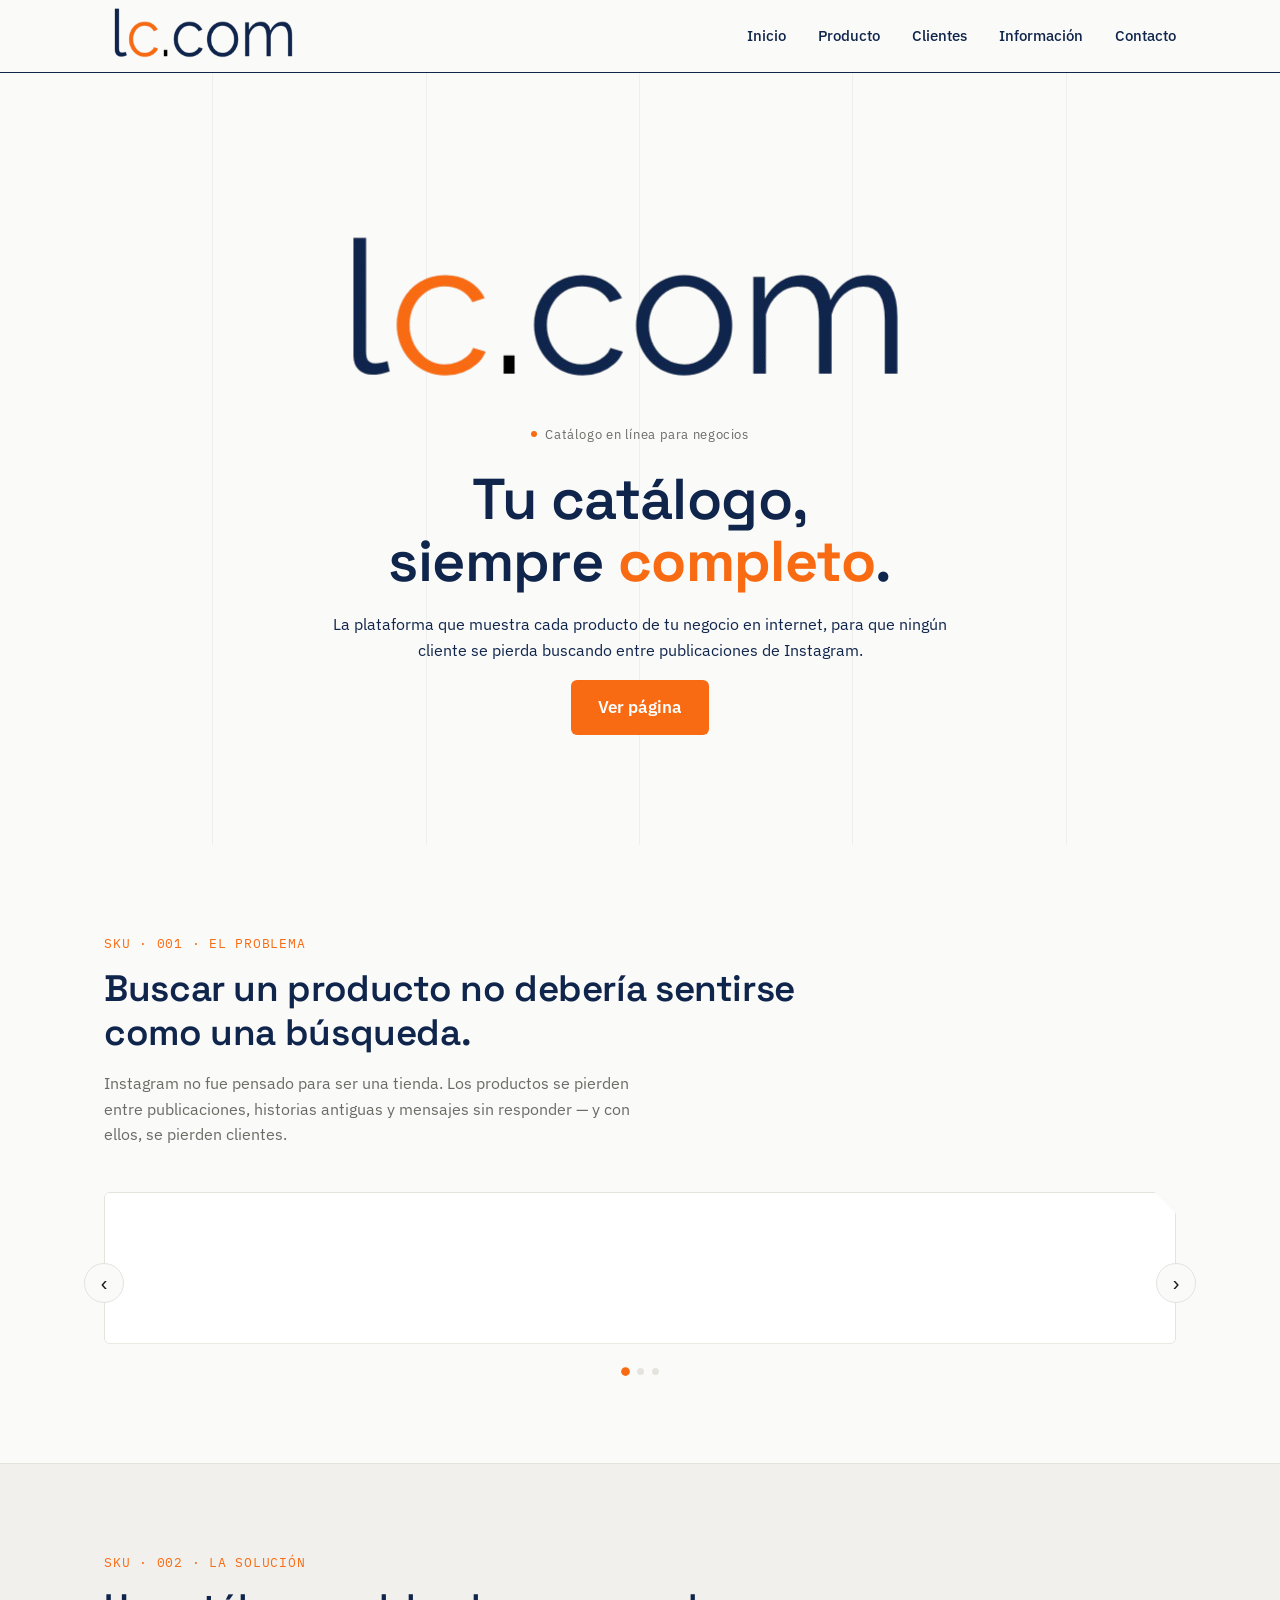
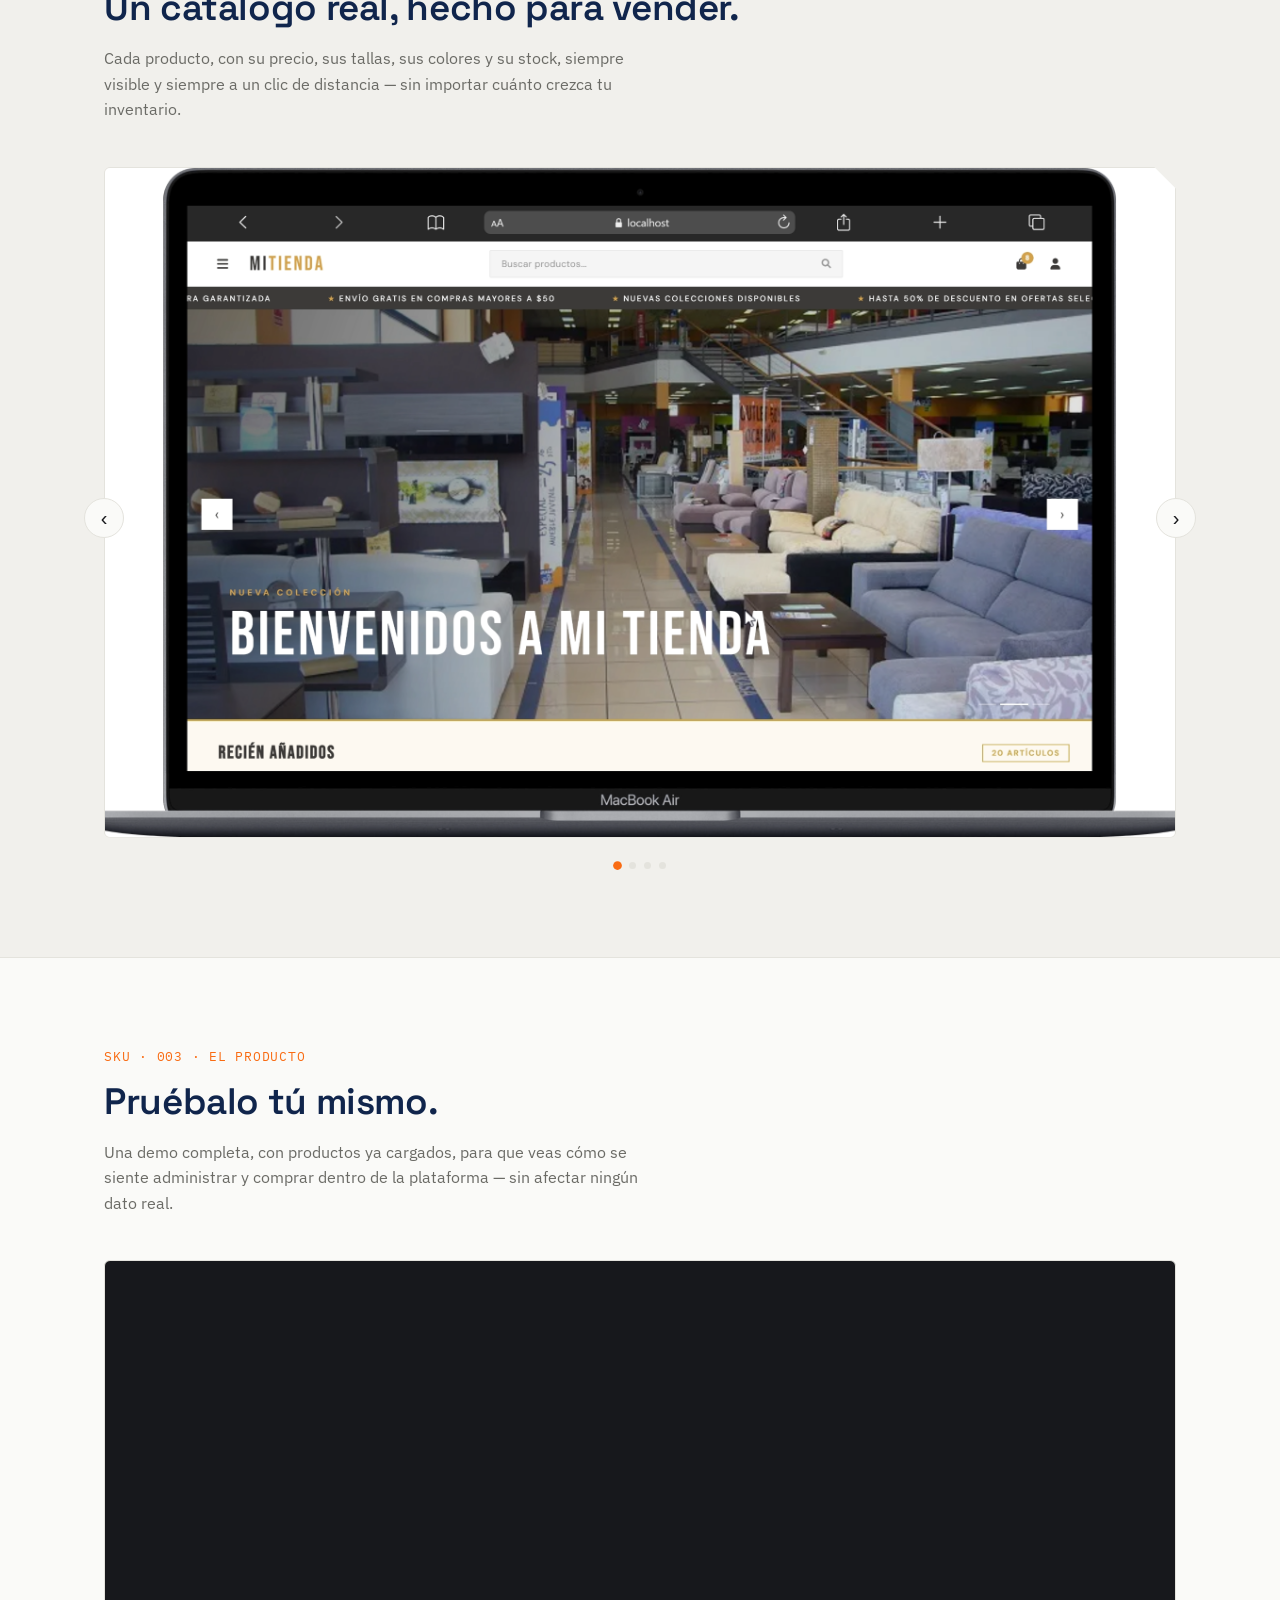
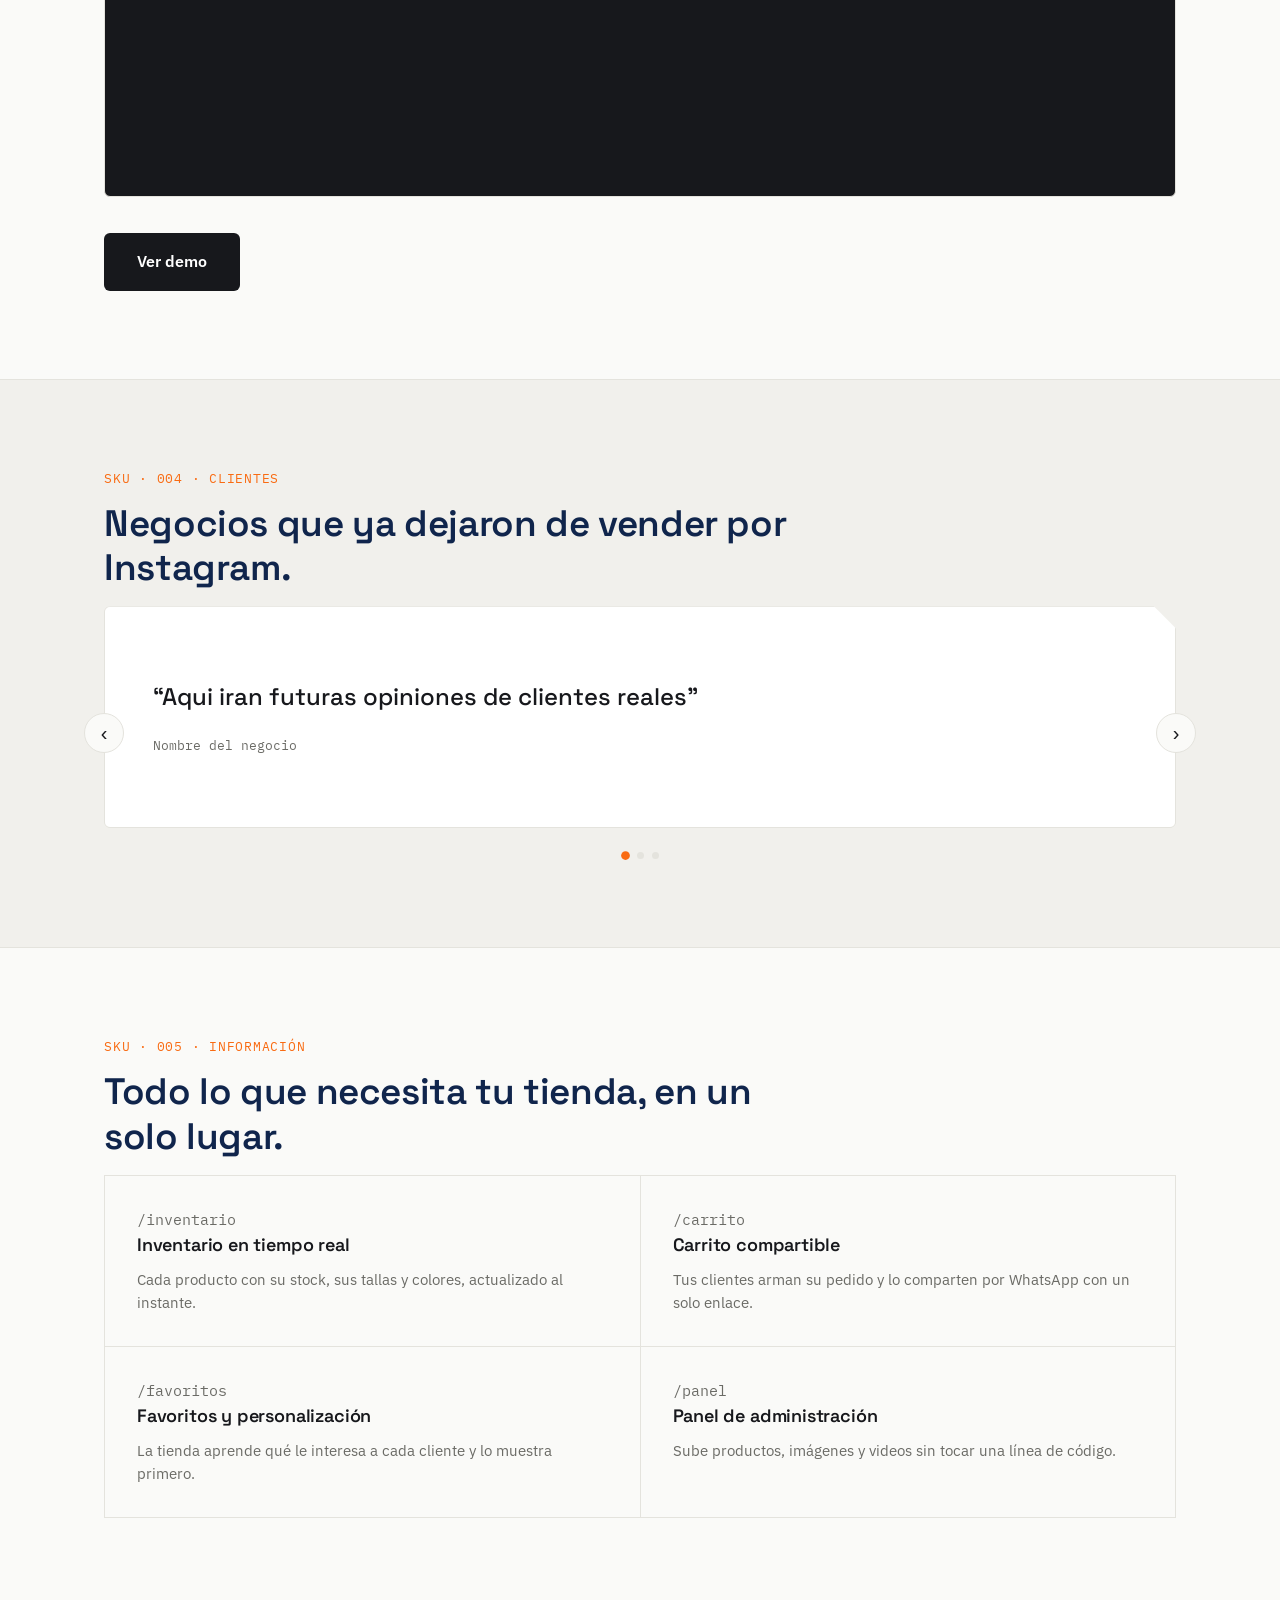
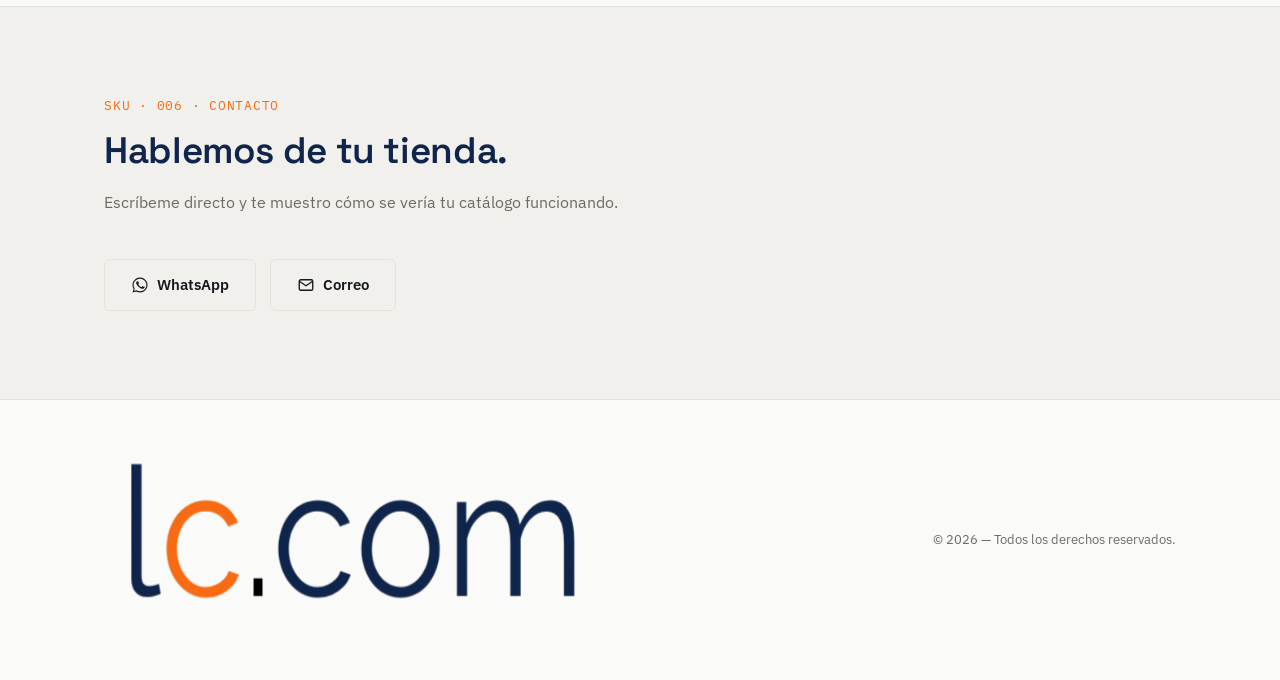
==== index.html @ d0e78980 "Primera versión del sitio web" ====
<!DOCTYPE html>
<html lang="es">

<head>
    <meta charset="UTF-8">
    <meta name="viewport" content="width=device-width, initial-scale=1.0">
    <title>Catálogo — Tu tienda, siempre completa</title>
    <meta name="description" content="La plataforma que muestra cada producto de tu negocio, sin que se pierda ninguno en el feed.">

    <link rel="preconnect" href="https://fonts.googleapis.com">
    <link rel="preconnect" href="https://fonts.gstatic.com" crossorigin>
    <link href="https://fonts.googleapis.com/css2?family=Space+Grotesk:wght@400;500;600;700&family=IBM+Plex+Sans:wght@400;500;600&family=IBM+Plex+Mono:wght@500&display=swap" rel="stylesheet">

    <!-- LÍNEA CORREGIDA (Suponiendo que tu logo se llama logo2.png y está en la misma carpeta) -->
    <link rel="icon" type="image/png" href="img/logopg.jpeg">

    <link rel="stylesheet" href="style.css">
</head>

<body>

    <!-- ============ HEADER ============ -->
    <header class="site-header" id="header">
        <div class="header-inner">

            <a href="#inicio" class="brand">
                <img src="img/logo3.png" alt="Logo" class="brand-logo">
            </a>

            <nav class="nav-desktop" aria-label="Navegación principal">
                <a href="#inicio">Inicio</a>
                <a href="#producto">Producto</a>
                <a href="#clientes">Clientes</a>
                <a href="#informacion">Información</a>
                <a href="#contacto">Contacto</a>
            </nav>




        </div>

        <!-- ============ MENÚ MÓVIL ============ -->
        <nav class="nav-mobile" id="navMobile" aria-label="Navegación móvil">
            <a href="#inicio">Inicio</a>
            <a href="#producto">Producto</a>
            <a href="#clientes">Clientes</a>
            <a href="#informacion">Información</a>
            <a href="#contacto">Contacto</a>

            <div class="mode-switch mode-switch--mobile" role="group" aria-label="Modo de vista">
                <button type="button" class="mode-btn is-active" data-mode="cliente">Modo cliente</button>
                <button type="button" class="mode-btn" data-mode="admin">Modo admin</button>
            </div>
        </nav>
    </header>

    <!-- ============ HERO ============ -->
    <section class="hero" id="inicio">
        <div class="hero-inner">
            <img src="img/logo3.png" alt="Logo" class="hero-logo">
            <p class="eyebrow"><span class="eyebrow-dot"></span>Catálogo en línea para negocios</p>
            <h1 class="hero-title">Tu catálogo,<br>siempre <strong>completo</strong>.</h1>
            <p class="hero-subtitle">La plataforma que muestra cada producto de tu negocio en internet, para que ningún cliente se pierda buscando entre publicaciones de Instagram.</p>
            <a href="#producto" class="btn btni btn-primary">Ver página</a>
        </div>
        <div class="hero-grid" aria-hidden="true">
            <div class="hero-cell"></div>
            <div class="hero-cell"></div>
            <div class="hero-cell"></div>
            <div class="hero-cell"></div>
            <div class="hero-cell"></div>
            <div class="hero-cell"></div>
        </div>
    </section>

    <!-- ============ PROBLEMA ============ -->
    <section class="section" id="problema">
        <div class="section-inner">
            <p class="tag">SKU · 001 · EL PROBLEMA</p>
            <h2 class="section-title">Buscar un producto no debería sentirse como una búsqueda.</h2>
            <p class="section-text">Instagram no fue pensado para ser una tienda. Los productos se pierden entre publicaciones, historias antiguas y mensajes sin responder — y con ellos, se pierden clientes.</p>

            <div class="carousel" data-carousel>
                <div class="carousel-viewport">
                    <div class="carousel-track">
                        <div class="carousel-slide">
                            <video autoplay loop muted playsinline>
                                <source src="img/videoprob1.webm" type="video/webm">
                            </video>
                        </div>
                        <div class="carousel-slide">
                            <video autoplay loop muted playsinline>
                                <source src="img/videoprob2.webm" type="video/webm">
                            </video>
                        </div>
                        <div class="carousel-slide">
                            <video autoplay loop muted playsinline>
                                <source src="img/videoprob3.webm" type="video/webm">
                            </video>
                        </div>
                    </div>
                </div>

                <button type="button" class="carousel-arrow carousel-arrow--prev" data-carousel-prev aria-label="Anterior">‹</button>
                <button type="button" class="carousel-arrow carousel-arrow--next" data-carousel-next aria-label="Siguiente">›</button>

                <div class="carousel-dots" data-carousel-dots></div>
            </div>
        </div>
    </section>

    <!-- ============ SOLUCIÓN ============ -->
    <section class="section section--alt" id="solucion">
        <div class="section-inner">
            <p class="tag">SKU · 002 · LA SOLUCIÓN</p>
            <h2 class="section-title">Un catálogo real, hecho para vender.</h2>
            <p class="section-text">Cada producto, con su precio, sus tallas, sus colores y su stock, siempre visible y siempre a un clic de distancia — sin importar cuánto crezca tu inventario.</p>

            <div class="carousel" data-carousel>
                <div class="carousel-viewport">
                    <div class="carousel-track">
                        <div class="carousel-slide">
                            <img src="img/imagendemopc1a.png" alt="Ejemplo de la solución 1">
                        </div>

                        <div class="carousel-slide">
                            <img src="img/imagendemopc2.png" alt="Ejemplo de la solución 3">
                        </div>

                        <div class="carousel-slide">
                            <img src="img/imagendemopc3.png" alt="Ejemplo de la solución 3">
                        </div>

                        <div class="carousel-slide">
                            <img src="img/imagendemopc4.png" alt="Ejemplo de la solución 3">
                        </div>


                    </div>
                </div>

                <button type="button" class="carousel-arrow carousel-arrow--prev" data-carousel-prev aria-label="Anterior">‹</button>
                <button type="button" class="carousel-arrow carousel-arrow--next" data-carousel-next aria-label="Siguiente">›</button>

                <div class="carousel-dots" data-carousel-dots></div>
            </div>
        </div>
    </section>

    <!-- ============ PRODUCTO / DEMO ============ -->
    <section class="section demo" id="producto">
        <div class="section-inner">
            <p class="tag">SKU · 003 · EL PRODUCTO</p>
            <h2 class="section-title">Pruébalo tú mismo.</h2>
            <p class="section-text">Una demo completa, con productos ya cargados, para que veas cómo se siente administrar y comprar dentro de la plataforma — sin afectar ningún dato real.</p>

            <div class="demo-media">
                <video autoplay loop muted playsinline>
        <source src="img/videodemo1.webm" type="video/webm">
      </video>
            </div>

            <a href="indexdemo.html" class="btn btn-primary btn-lg">Ver demo</a>
        </div>
    </section>

    <!-- ============ CLIENTES ============ -->
    <section class="section section--alt" id="clientes">
        <div class="section-inner">
            <p class="tag">SKU · 004 · CLIENTES</p>
            <h2 class="section-title">Negocios que ya dejaron de vender por Instagram.</h2>

            <div class="carousel" data-carousel>
                <div class="carousel-viewport">
                    <div class="carousel-track">
                        <div class="carousel-slide testimonial">
                            <p class="testimonial-quote">“Aqui iran futuras opiniones de clientes reales”</p>
                            <p class="testimonial-name">Nombre del negocio</p>
                        </div>
                        <div class="carousel-slide testimonial">
                            <p class="testimonial-quote">“Aqui iran futuras opiniones de clientes reales”</p>
                            <p class="testimonial-name">Nombre del negocio</p>
                        </div>
                        <div class="carousel-slide testimonial">
                            <p class="testimonial-quote">“Aqui iran futuras opiniones de clientes reales”</p>
                            <p class="testimonial-name">Nombre del negocio</p>
                        </div>
                    </div>
                </div>

                <button type="button" class="carousel-arrow carousel-arrow--prev" data-carousel-prev aria-label="Anterior">‹</button>
                <button type="button" class="carousel-arrow carousel-arrow--next" data-carousel-next aria-label="Siguiente">›</button>

                <div class="carousel-dots" data-carousel-dots></div>
            </div>
        </div>
    </section>

    <!-- ============ INFORMACIÓN ============ -->
    <section class="section" id="informacion">
        <div class="section-inner">
            <p class="tag">SKU · 005 · INFORMACIÓN</p>
            <h2 class="section-title">Todo lo que necesita tu tienda, en un solo lugar.</h2>

            <div class="info-grid">
                <div class="info-card">
                    <p class="info-card-code">/inventario</p>
                    <h3>Inventario en tiempo real</h3>
                    <p>Cada producto con su stock, sus tallas y colores, actualizado al instante.</p>
                </div>
                <div class="info-card">
                    <p class="info-card-code">/carrito</p>
                    <h3>Carrito compartible</h3>
                    <p>Tus clientes arman su pedido y lo comparten por WhatsApp con un solo enlace.</p>
                </div>
                <div class="info-card">
                    <p class="info-card-code">/favoritos</p>
                    <h3>Favoritos y personalización</h3>
                    <p>La tienda aprende qué le interesa a cada cliente y lo muestra primero.</p>
                </div>
                <div class="info-card">
                    <p class="info-card-code">/panel</p>
                    <h3>Panel de administración</h3>
                    <p>Sube productos, imágenes y videos sin tocar una línea de código.</p>
                </div>
            </div>
        </div>
    </section>

    <!-- ============ CONTACTO ============ -->
    <section class="section section--alt contact" id="contacto">
        <div class="section-inner">
            <p class="tag">SKU · 006 · CONTACTO</p>
            <h2 class="section-title">Hablemos de tu tienda.</h2>
            <p class="section-text">Escríbeme directo y te muestro cómo se vería tu catálogo funcionando.</p>

            <div class="contact-buttons">
                <a href="https://wa.me/18493873901" target="_blank" rel="noopener" class="btn btn-outline">
                    <span class="btn-icon" aria-hidden="true">
          <svg viewBox="0 0 24 24" fill="currentColor"><path d="M17.5 14.4c-.3-.1-1.7-.8-1.9-.9-.3-.1-.4-.1-.6.1-.2.3-.7.9-.8 1-.2.2-.3.2-.5.1-.3-.1-1.2-.4-2.3-1.4-.9-.8-1.4-1.7-1.6-2-.2-.3 0-.4.1-.6.1-.1.3-.3.4-.5.1-.1.2-.3.2-.4.1-.2 0-.3 0-.5s-.6-1.5-.9-2c-.2-.5-.4-.4-.6-.4h-.5c-.2 0-.5.1-.7.3-.2.3-.9.9-.9 2.2s1 2.5 1.1 2.7c.1.2 2 3 4.7 4.2.7.3 1.2.5 1.6.6.7.2 1.3.2 1.8.1.5-.1 1.7-.7 1.9-1.3.2-.6.2-1.2.2-1.3-.1-.1-.3-.2-.6-.3z"/><path d="M12 2C6.5 2 2 6.5 2 12c0 1.9.5 3.6 1.4 5.2L2 22l4.9-1.3c1.5.8 3.3 1.3 5.1 1.3 5.5 0 10-4.5 10-10S17.5 2 12 2zm0 18.3c-1.6 0-3.2-.4-4.5-1.2l-.3-.2-3.2.8.9-3.1-.2-.3C3.9 15 3.5 13.5 3.5 12c0-4.7 3.8-8.5 8.5-8.5s8.5 3.8 8.5 8.5-3.8 8.3-8.5 8.3z"/></svg>
        </span> WhatsApp
                </a>
                <a href="mailto:jeurysdurancuentanube@gmail.com" class="btn btn-outline">
                    <span class="btn-icon" aria-hidden="true">
          <svg viewBox="0 0 24 24" fill="none" stroke="currentColor" stroke-width="1.8"><rect x="3" y="5" width="18" height="14" rx="2"/><path d="M3 7l9 6 9-6"/></svg>
        </span> Correo
                </a>
            </div>
        </div>
    </section>

    <!-- ============ FOOTER ============ -->
    <footer class="site-footer">
        <div class="footer-inner">
            <a href="#inicio" class="footer-brand">
                <img src="img/logo3.png" alt="Logo" class="footer-logo">
            </a>

            <p>&copy; <span id="year"></span> — Todos los derechos reservados.</p>
        </div>
    </footer>

    <script src="script.js"></script>
</body>

</html>
---- style.css ----
/* ==========================================================================
   TOKENS
   ========================================================================== */

:root {
    --bg: #FAFAF8;
    --bg-alt: #F1F0EC;
    --ink: #17181C;
    --muted: #6B6B66;
    --line: #E4E3DD;
    --accent: #10254c;
    /* azul del hero — marca, estructura */
    --accent-2: #f96b12;
    /* naranja del hero — estado activo / "estás aquí" */
    --white: #FFFFFF;
    --font-display: 'Space Grotesk', sans-serif;
    --font-body: 'IBM Plex Sans', sans-serif;
    --font-mono: 'IBM Plex Mono', monospace;
    --container: 1120px;
    --radius: 6px;
}

* {
    box-sizing: border-box;
}

html {
    scroll-behavior: smooth;
    scroll-padding-top: 84px;
}

body {
    margin: 0;
    background: var(--bg);
    color: var(--ink);
    font-family: var(--font-body);
    font-size: 16px;
    line-height: 1.6;
    -webkit-font-smoothing: antialiased;
}

img,
video {
    max-width: 100%;
    display: block;
}

h1,
h2,
h3 {
    font-family: var(--font-display);
    font-weight: 600;
    margin: 0;
    letter-spacing: -0.01em;
}

a {
    color: inherit;
    text-decoration: none;
}

@media (prefers-reduced-motion: reduce) {
    * {
        animation-duration: 0.001ms !important;
        transition-duration: 0.001ms !important;
        scroll-behavior: auto !important;
    }
}


/* ==========================================================================
   UTILIDADES
   ========================================================================== */

.section-inner,
.header-inner,
.footer-inner {
    max-width: var(--container);
    margin: 0 auto;
    padding: 0 24px;
}

.tag {
    font-family: var(--font-mono);
    font-size: 12.5px;
    letter-spacing: 0.06em;
    color: var(--accent-2);
    margin: 0 0 14px;
}

.btn {
    display: inline-flex;
    align-items: center;
    gap: 8px;
    padding: 13px 26px;
    border-radius: var(--radius);
    font-family: var(--font-body);
    font-weight: 600;
    font-size: 15px;
    border: 1px solid transparent;
    cursor: pointer;
    transition: transform .15s ease, background .15s ease, border-color .15s ease;
}

.btn:hover {
    transform: translateY(-1px);
}

.btn:focus-visible {
    outline: 2px solid var(--accent);
    outline-offset: 2px;
}

.btn-primary {
    background: var(--ink);
    color: var(--white);
}

.btn-primary:hover {
    background: var(--accent);
}

.btn-outline {
    background: transparent;
    color: var(--ink);
    border-color: var(--line);
}

.btn-outline:hover {
    border-color: var(--ink);
}

.btn-lg {
    padding: 15px 32px;
    font-size: 16px;
    margin-top: 28px;
}

.btn-icon {
    width: 18px;
    height: 18px;
    display: inline-flex;
}

.btn-icon svg {
    width: 100%;
    height: 100%;
}


/* ==========================================================================
   HEADER
   ========================================================================== */

.site-header {
    position: sticky;
    top: 0;
    z-index: 100;
    background: rgba(250, 250, 248, 0.9);
    backdrop-filter: blur(8px);
    border-bottom: 1px solid var(--accent);
}

.header-inner {
    display: flex;
    align-items: center;
    justify-content: space-between;
    height: 72px;
}

.brand-logo {
    height: 72px;
    width: 200px;
    align-self: flex-start;
}

.nav-desktop {
    display: none;
    gap: 32px;
}

.nav-desktop a {
    font-size: 14.5px;
    font-weight: 500;
    color: var(--accent);
    position: relative;
    padding: 4px 0;
    transition: color .15s ease;
}

.nav-desktop a:hover {
    color: var(--accent-2);
}

.nav-desktop a::after {
    content: "";
    position: absolute;
    left: 0;
    bottom: -2px;
    width: 0;
    height: 1px;
    background: var(--accent-2);
    transition: width .2s ease;
}

.nav-desktop a:hover::after {
    width: 100%;
}

.header-actions {
    display: flex;
    align-items: center;
    gap: 16px;
}


/* Selector cliente/admin */

.mode-switch {
    display: none;
    border: 1px solid var(--accent);
    border-radius: 999px;
    padding: 3px;
    gap: 2px;
}

.mode-btn {
    border: none;
    background: transparent;
    font-family: var(--font-mono);
    font-size: 11.5px;
    letter-spacing: 0.03em;
    padding: 6px 14px;
    border-radius: 999px;
    color: var(--accent);
    cursor: pointer;
}

.mode-btn.is-active {
    background: var(--accent-2);
    color: var(--white);
}

.mode-switch--mobile {
    display: flex;
    margin-top: 20px;
    width: fit-content;
}


/* Botón hamburguesa */

.menu-toggle {
    display: flex;
    flex-direction: column;
    justify-content: center;
    gap: 5px;
    width: 32px;
    height: 32px;
    background: none;
    border: none;
    cursor: pointer;
    padding: 0;
}

.menu-toggle span {
    display: block;
    height: 1.5px;
    background: var(--accent);
    transition: transform .25s ease, opacity .25s ease;
}

.menu-toggle[aria-expanded="true"] span:nth-child(1) {
    transform: translateY(6.5px) rotate(45deg);
}

.menu-toggle[aria-expanded="true"] span:nth-child(2) {
    opacity: 0;
}

.menu-toggle[aria-expanded="true"] span:nth-child(3) {
    transform: translateY(-6.5px) rotate(-45deg);
}


/* Menú móvil */

.nav-mobile {
    max-height: 0;
    overflow: hidden;
    display: flex;
    flex-direction: column;
    padding: 0 24px;
    border-top: 1px solid transparent;
    transition: max-height .3s ease, padding .3s ease;
}

.nav-mobile.is-open {
    max-height: 420px;
    padding: 20px 24px 28px;
    border-top-color: var(--accent);
}

.nav-mobile a {
    padding: 12px 0;
    font-size: 16px;
    font-weight: 500;
    color: var(--accent);
    border-bottom: 1px solid var(--line);
    transition: color .15s ease;
}

.nav-mobile a:hover,
.nav-mobile a:active {
    color: var(--accent-2);
}

@media (min-width: 900px) {
    .nav-desktop {
        display: flex;
    }
    .mode-switch {
        display: flex;
    }
    .menu-toggle {
        display: none;
    }
    .nav-mobile {
        display: none;
    }
}


/* ==========================================================================
   HERO
   ========================================================================== */

.hero {
    position: relative;
    padding: 96px 24px 80px;
    overflow: hidden;
}

.hero-inner {
    max-width: 640px;
    margin: 0 auto;
    text-align: center;
    position: relative;
    z-index: 2;
}

.eyebrow {
    display: inline-flex;
    align-items: center;
    gap: 8px;
    font-size: 12.5px;
    letter-spacing: 0.05em;
    color: var(--muted);
    margin: 0 0 24px;
}

.eyebrow-dot {
    width: 6px;
    height: 6px;
    border-radius: 50%;
    background: var(--accent-2);
}

.hero-title {
    font-size: clamp(2.4rem, 6vw, 3.6rem);
    line-height: 1.08;
    margin-bottom: 20px;
    color: var(--accent);
}

.hero-subtitle {
    color: var(--accent);
}

strong {
    color: var(--accent-2);
}

.btni {
    font-size: 17px;
    background-color: var(--accent-2);
}

.hero-grid {
    position: absolute;
    inset: 0;
    display: grid;
    grid-template-columns: repeat(6, 1fr);
    opacity: 0.5;
    z-index: 1;
    pointer-events: none;
}

.hero-cell {
    border-right: 1px solid var(--line);
}

.hero-cell:last-child {
    border-right: none;
}

@media (min-width: 700px) {
    .hero {
        padding: 140px 24px 110px;
    }
}


/* ==========================================================================
   SECCIONES
   ========================================================================== */

.section {
    padding: 88px 0;
    border-bottom: 1px solid var(--line);
}

.section--alt {
    background: var(--bg-alt);
}

.section-title {
    font-size: clamp(1.7rem, 3.4vw, 2.3rem);
    line-height: 1.2;
    max-width: 720px;
    margin-bottom: 16px;
}

.section-text {
    color: var(--muted);
    max-width: 560px;
    font-size: 16px;
    margin-bottom: 44px;
}


/* ==========================================================================
   CARRUSEL
   ========================================================================== */

.carousel {
    position: relative;
}

.carousel-viewport {
    overflow: hidden;
    border-radius: var(--radius);
    border: 1px solid var(--line);
    position: relative;
    clip-path: polygon(0 0, calc(100% - 22px) 0, 100% 22px, 100% 100%, 0 100%);
}

.carousel-track {
    display: flex;
    transition: transform .4s ease;
}

.carousel-slide {
    flex: 0 0 100%;
    background: var(--white);
}

.carousel-slide img {
    width: 100%;
    height: auto;
    aspect-ratio: 16/10;
    object-fit: cover;
}

.carousel-slide.testimonial {
    padding: 56px 48px;
    min-height: 220px;
    display: flex;
    flex-direction: column;
    justify-content: center;
}

.testimonial-quote {
    font-family: var(--font-display);
    font-size: clamp(1.15rem, 2.4vw, 1.5rem);
    font-weight: 500;
    margin: 0 0 20px;
}

.testimonial-name {
    font-family: var(--font-mono);
    font-size: 13px;
    color: var(--muted);
    margin: 0;
}

.carousel-arrow {
    position: absolute;
    top: 50%;
    transform: translateY(-50%);
    width: 40px;
    height: 40px;
    border-radius: 50%;
    border: 1px solid var(--line);
    background: var(--bg);
    color: var(--ink);
    font-size: 20px;
    line-height: 1;
    cursor: pointer;
    display: flex;
    align-items: center;
    justify-content: center;
    transition: background .15s ease, border-color .15s ease;
}

.carousel-arrow:hover {
    background: var(--accent);
    color: var(--white);
    border-color: var(--accent);
}

.carousel-arrow--prev {
    left: -20px;
}

.carousel-arrow--next {
    right: -20px;
}

.carousel-dots {
    display: flex;
    justify-content: center;
    gap: 8px;
    margin-top: 24px;
}

.carousel-dot {
    width: 7px;
    height: 7px;
    border-radius: 50%;
    border: none;
    background: var(--line);
    cursor: pointer;
    padding: 0;
    transition: background .15s ease, transform .15s ease;
}

.carousel-dot.is-active {
    background: var(--accent-2);
    transform: scale(1.25);
}

@media (max-width: 640px) {
    .carousel-arrow {
        width: 34px;
        height: 34px;
    }
    .carousel-arrow--prev {
        left: 6px;
    }
    .carousel-arrow--next {
        right: 6px;
    }
    .carousel-slide.testimonial {
        padding: 40px 28px;
    }
}


/* ==========================================================================
   DEMO
   ========================================================================== */

.demo-media {
    border-radius: var(--radius);
    overflow: hidden;
    border: 1px solid var(--line);
    margin-bottom: 8px;
    background: var(--ink);
}

.demo-media video {
    width: 100%;
}


/* ==========================================================================
   INFORMACIÓN
   ========================================================================== */

.info-grid {
    display: grid;
    grid-template-columns: 1fr;
    gap: 1px;
    background: var(--line);
    border: 1px solid var(--line);
}

.info-card {
    background: var(--bg);
    padding: 32px;
}

.info-card-code {
    font-family: var(--font-mono);
    font-size: 12px;
    color: var(--accent);
    margin: 0 0 12px;
}

.info-card h3 {
    font-size: 18px;
    margin-bottom: 8px;
}

.info-card p {
    color: var(--muted);
    font-size: 14.5px;
    margin: 0;
}

@media (min-width: 700px) {
    .info-grid {
        grid-template-columns: repeat(2, 1fr);
    }
}


/* ==========================================================================
   CONTACTO
   ========================================================================== */

.contact-buttons {
    display: flex;
    flex-wrap: wrap;
    gap: 14px;
}


/* ==========================================================================
   FOOTER
   ========================================================================== */

.site-footer {
    padding: 40px 0;
}

.footer-inner {
    display: flex;
    align-items: center;
    justify-content: space-between;
    flex-wrap: wrap;
    gap: 16px;
}

.footer-logo {
    height: 200px;
    width: 500px;
    align-self: flex-start;
}

.footer-inner p {
    font-size: 13px;
    color: var(--muted);
    margin: 0;
}

.section-title {
    color: #10254c;
}


/* ==========================================================================
   REVEAL AL HACER SCROLL
   ========================================================================== */

.reveal {
    opacity: 0;
    transform: translateY(16px);
    transition: opacity .6s ease, transform .6s ease;
}

.reveal.is-visible {
    opacity: 1;
    transform: translateY(0);
}
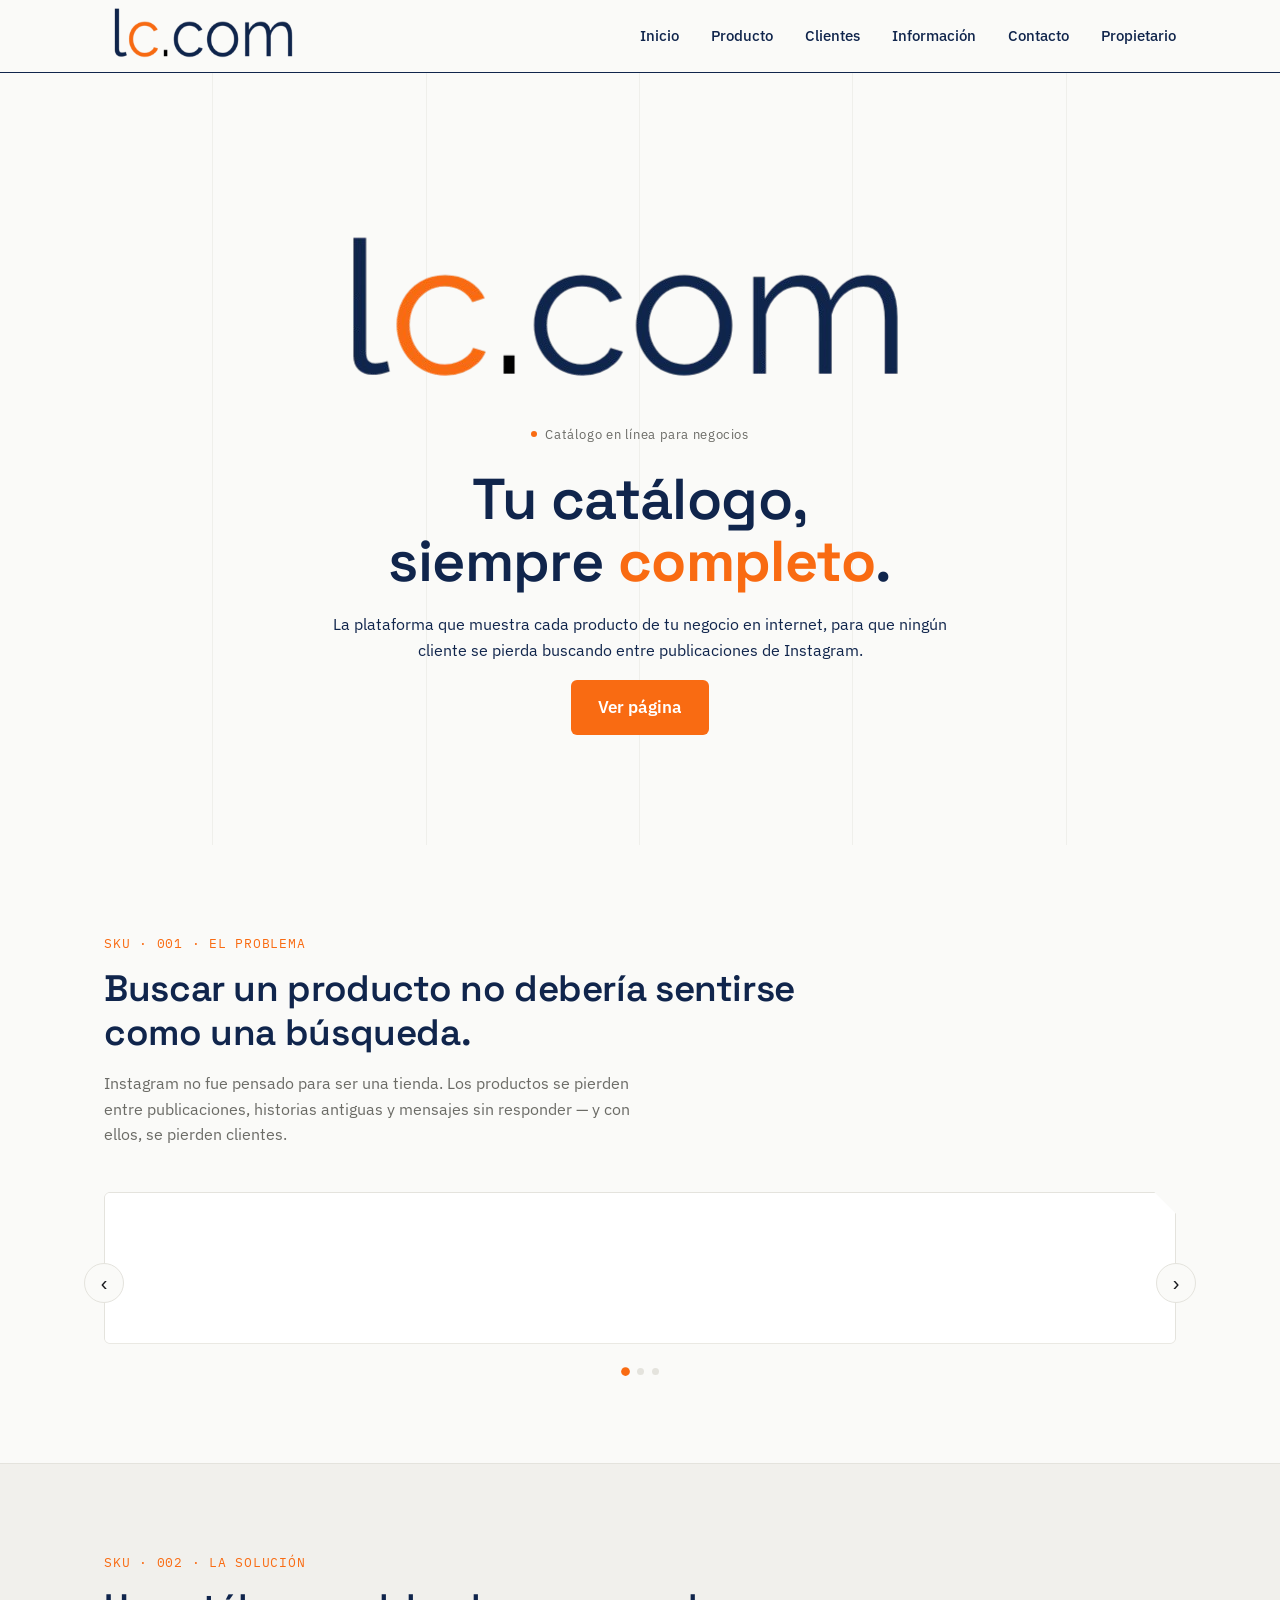
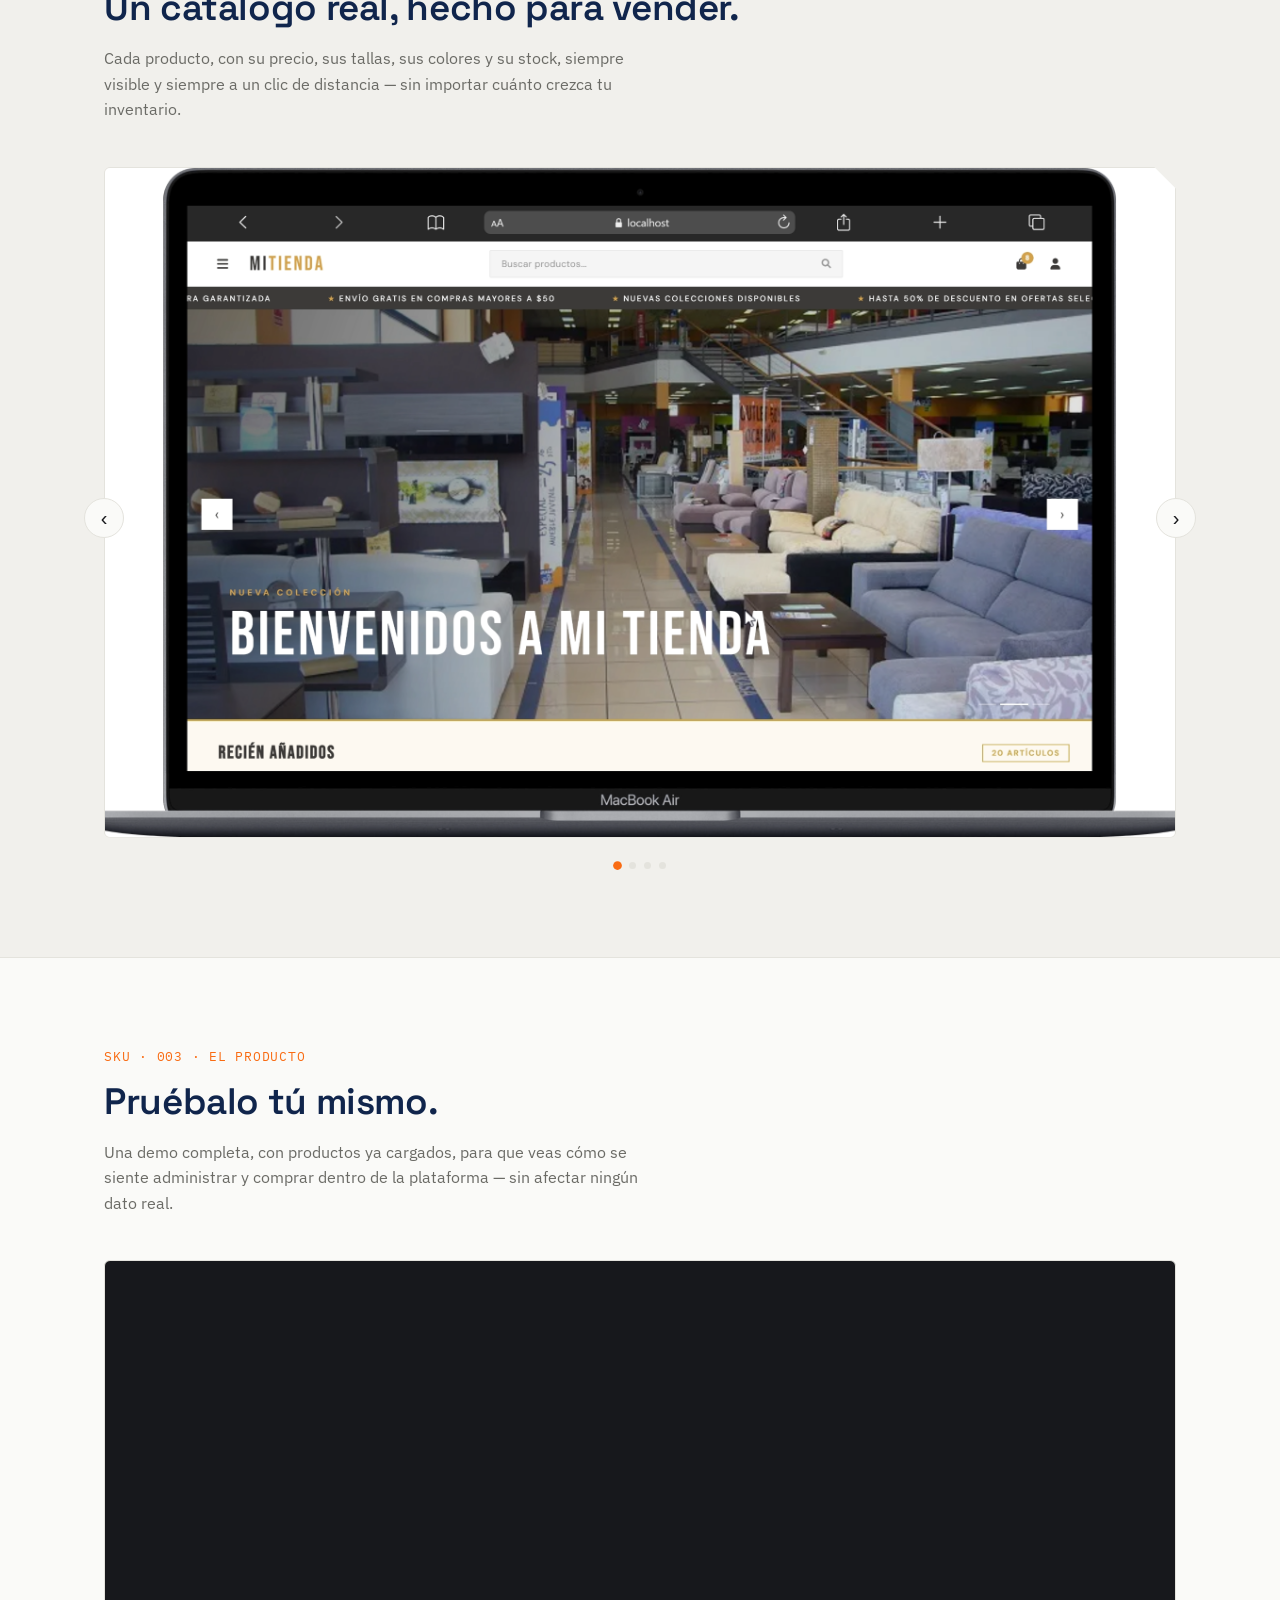
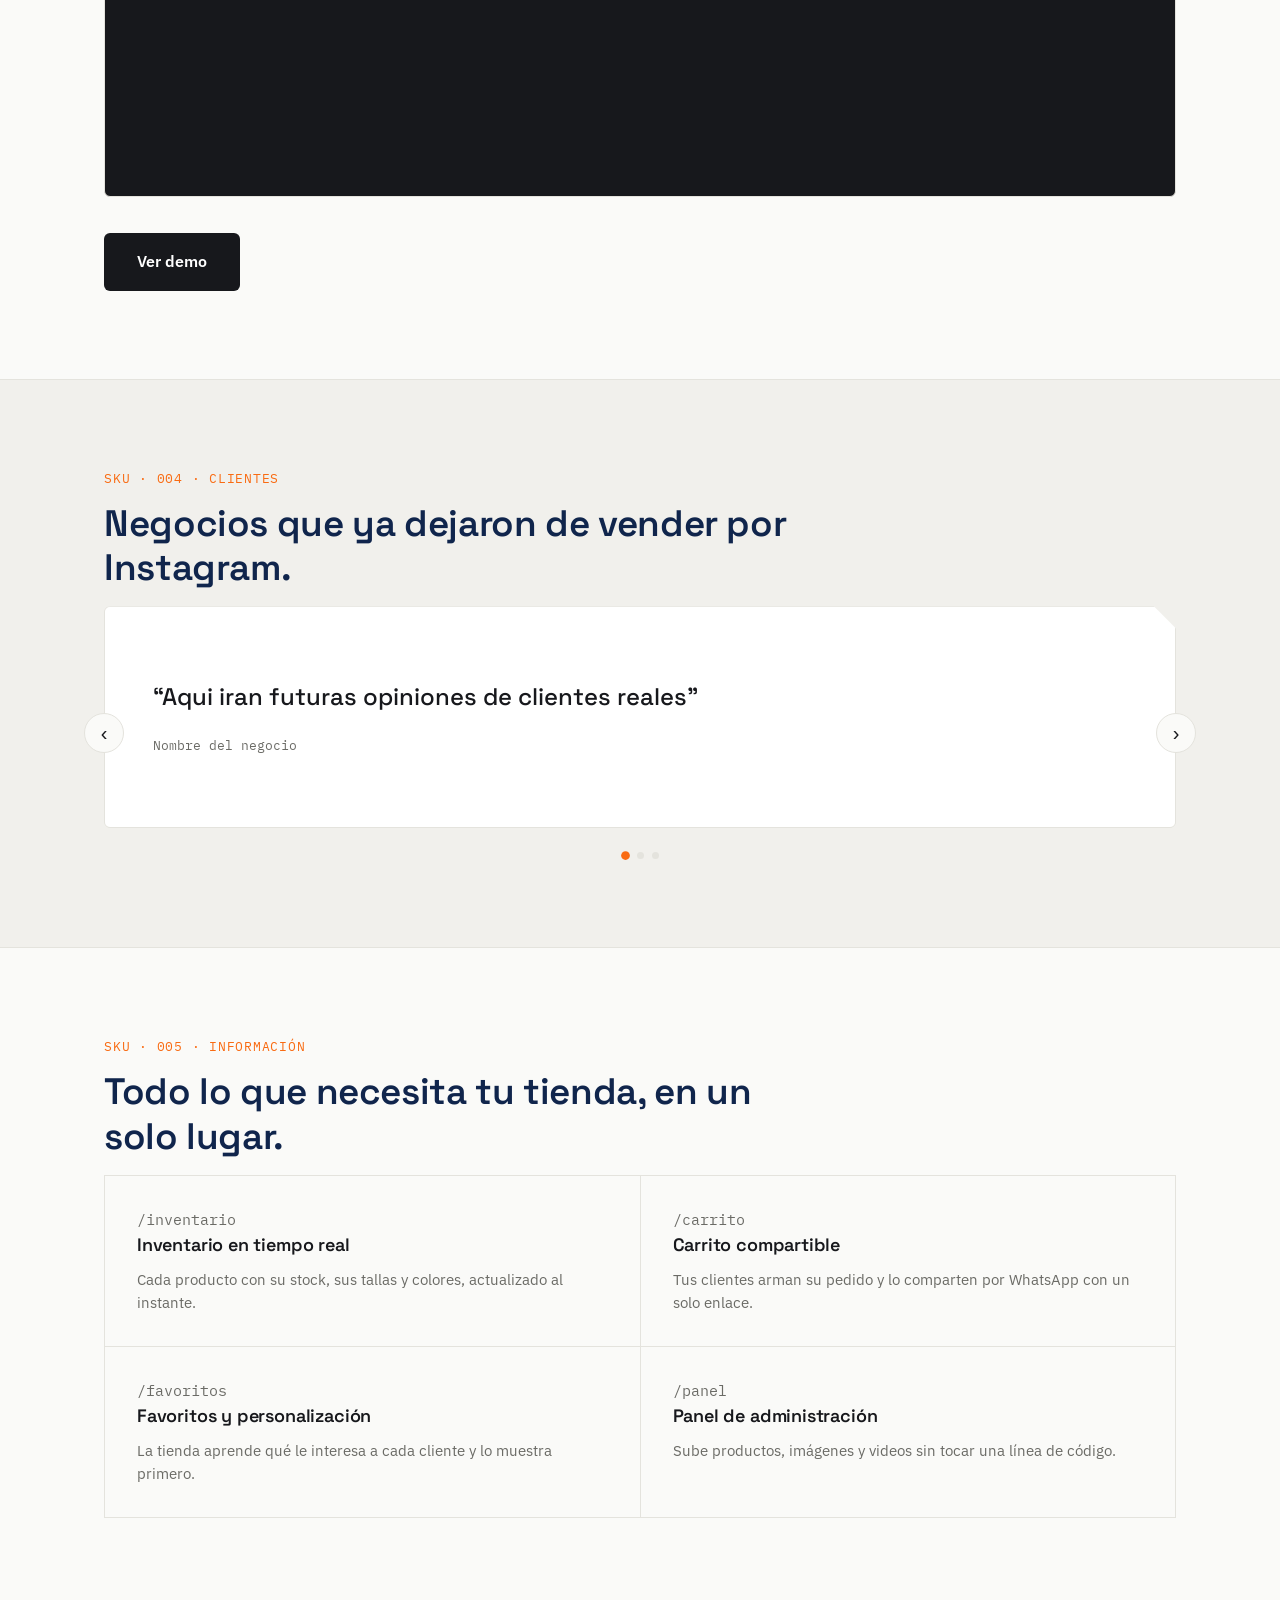
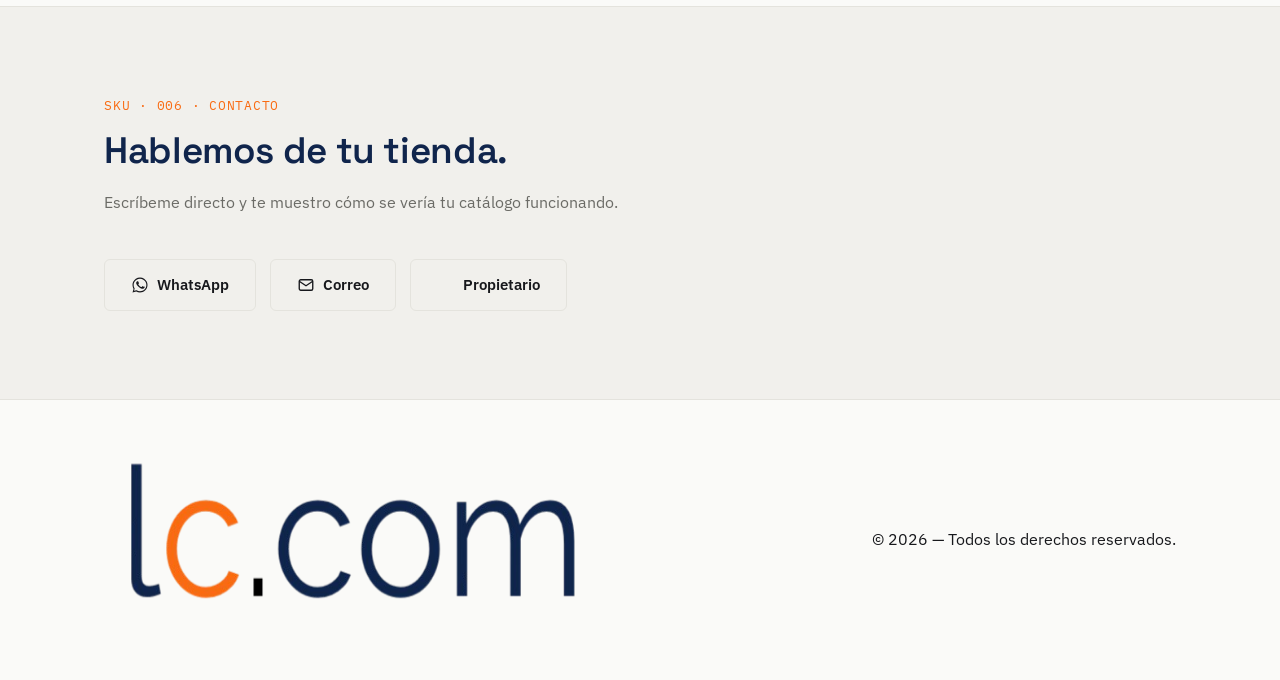
==== commit 3e4e3520: "agregue perfil del propietario" ====
--- a/index.html
+++ b/index.html
@@ -33,6 +33,8 @@
                 <a href="#clientes">Clientes</a>
                 <a href="#informacion">Información</a>
                 <a href="#contacto">Contacto</a>
+                <a href="infodesarrollador.html" target="_blank" rel="noopener">Propietario</a>
+
             </nav>
 
 
@@ -227,6 +229,8 @@
             </div>
         </div>
     </section>
+
+
 
     <!-- ============ CONTACTO ============ -->
     <section class="section section--alt contact" id="contacto">
@@ -246,6 +250,10 @@
           <svg viewBox="0 0 24 24" fill="none" stroke="currentColor" stroke-width="1.8"><rect x="3" y="5" width="18" height="14" rx="2"/><path d="M3 7l9 6 9-6"/></svg>
         </span> Correo
                 </a>
+                <a href="infodesarrollador.html" target="_blank" rel="noopener" class="btn btn-outline">
+                    <span class="btn-icon" aria-hidden="true">
+        </span>Propietario
+                </a>
             </div>
         </div>
     </section>
--- a/style.css
+++ b/style.css
@@ -659,14 +659,22 @@
     align-self: flex-start;
 }
 
-.footer-inner p {
-    font-size: 13px;
-    color: var(--muted);
-    margin: 0;
+.btn2 {
+    background-color: #007bff;
 }
 
 .section-title {
     color: #10254c;
+}
+
+.lg {
+    border-radius: 50%;
+    width: 200px;
+    height: 200px;
+    object-fit: cover;
+    margin-bottom: 20px;
+    align-self: center;
+    justify-self: center;
 }
 
 
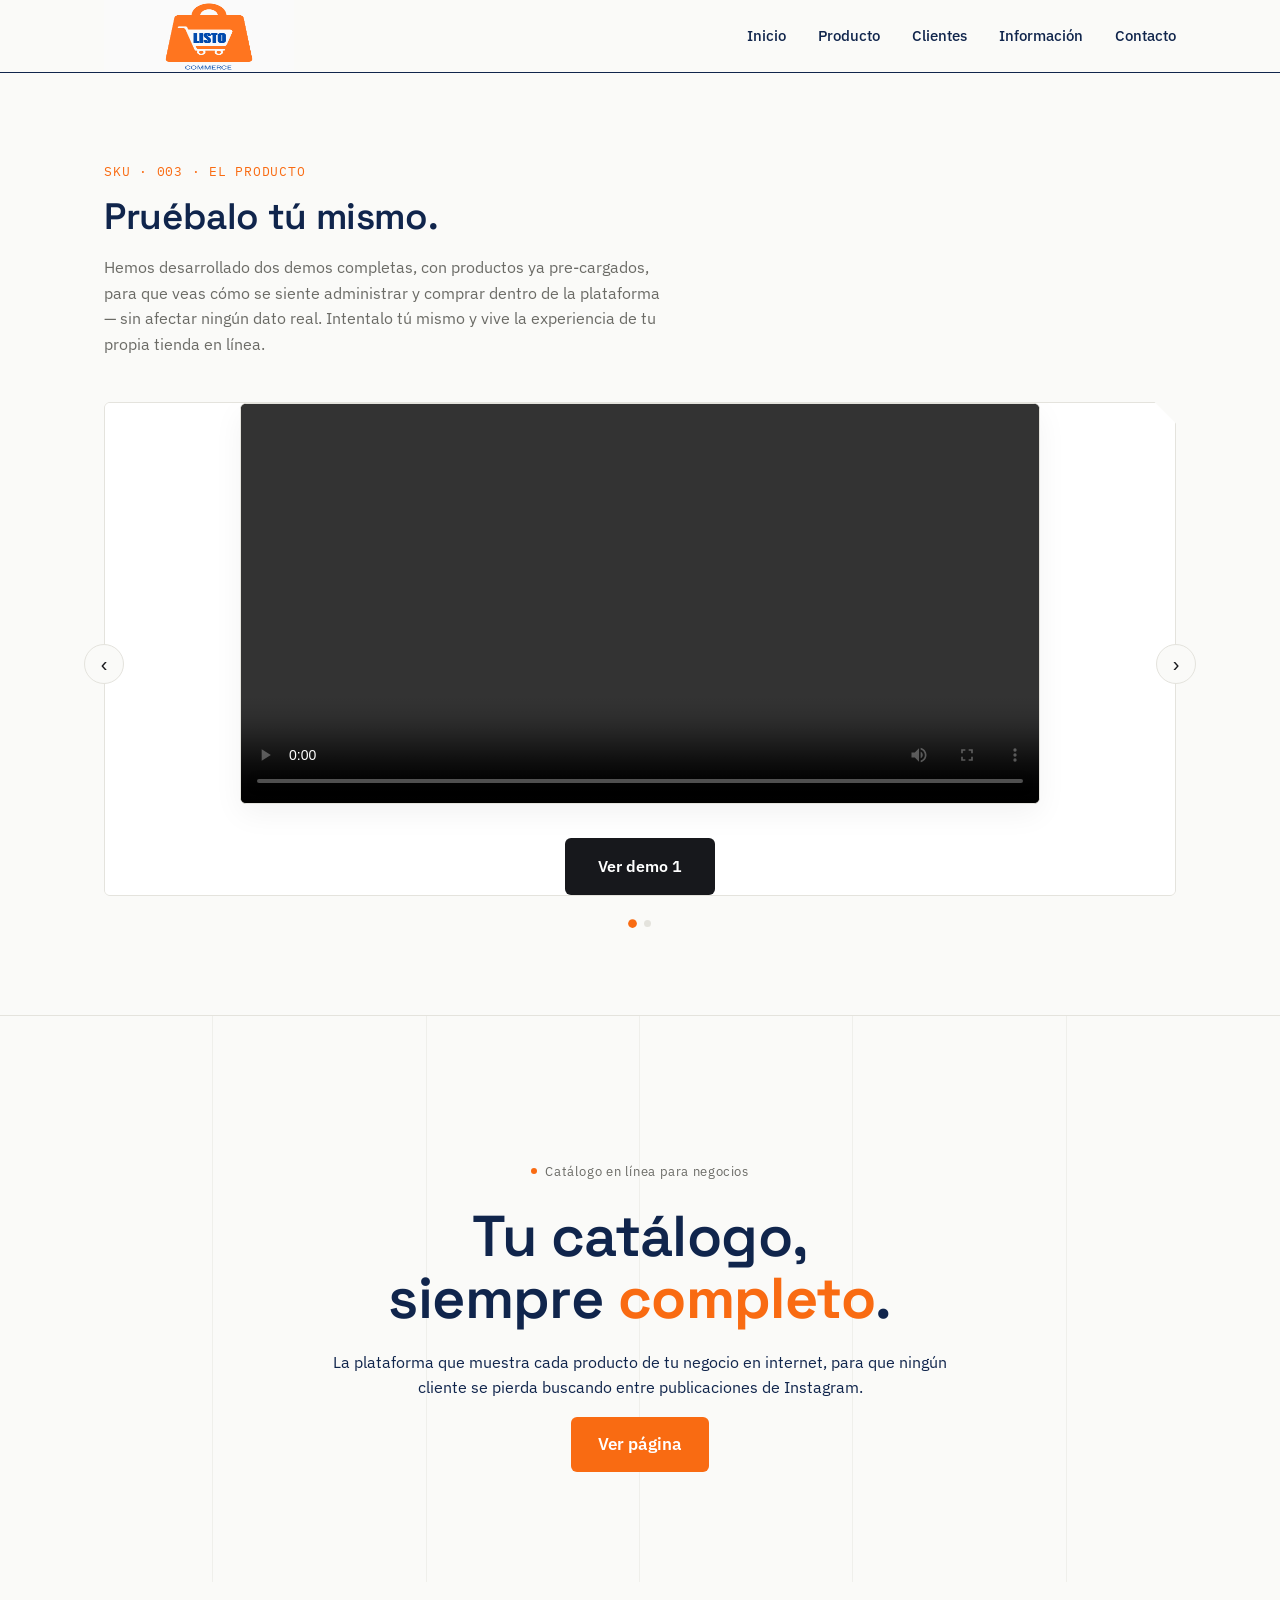
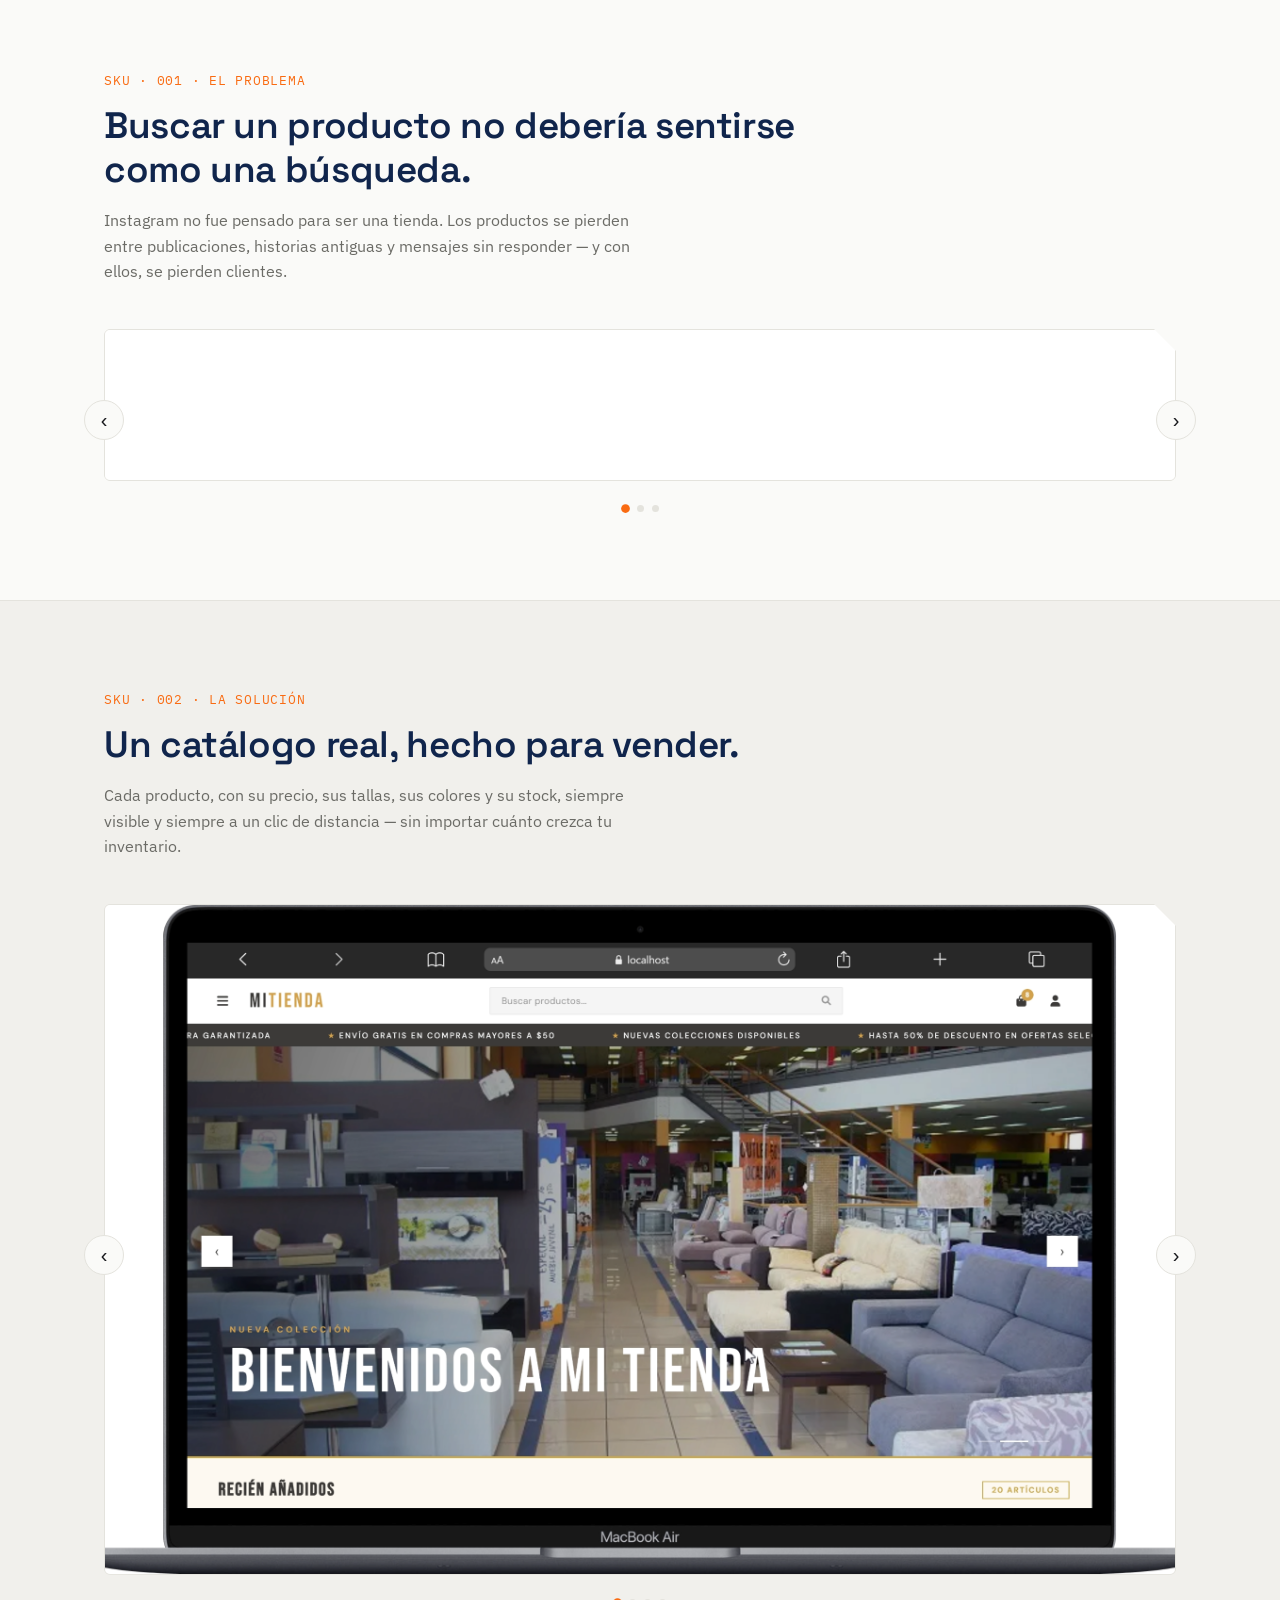
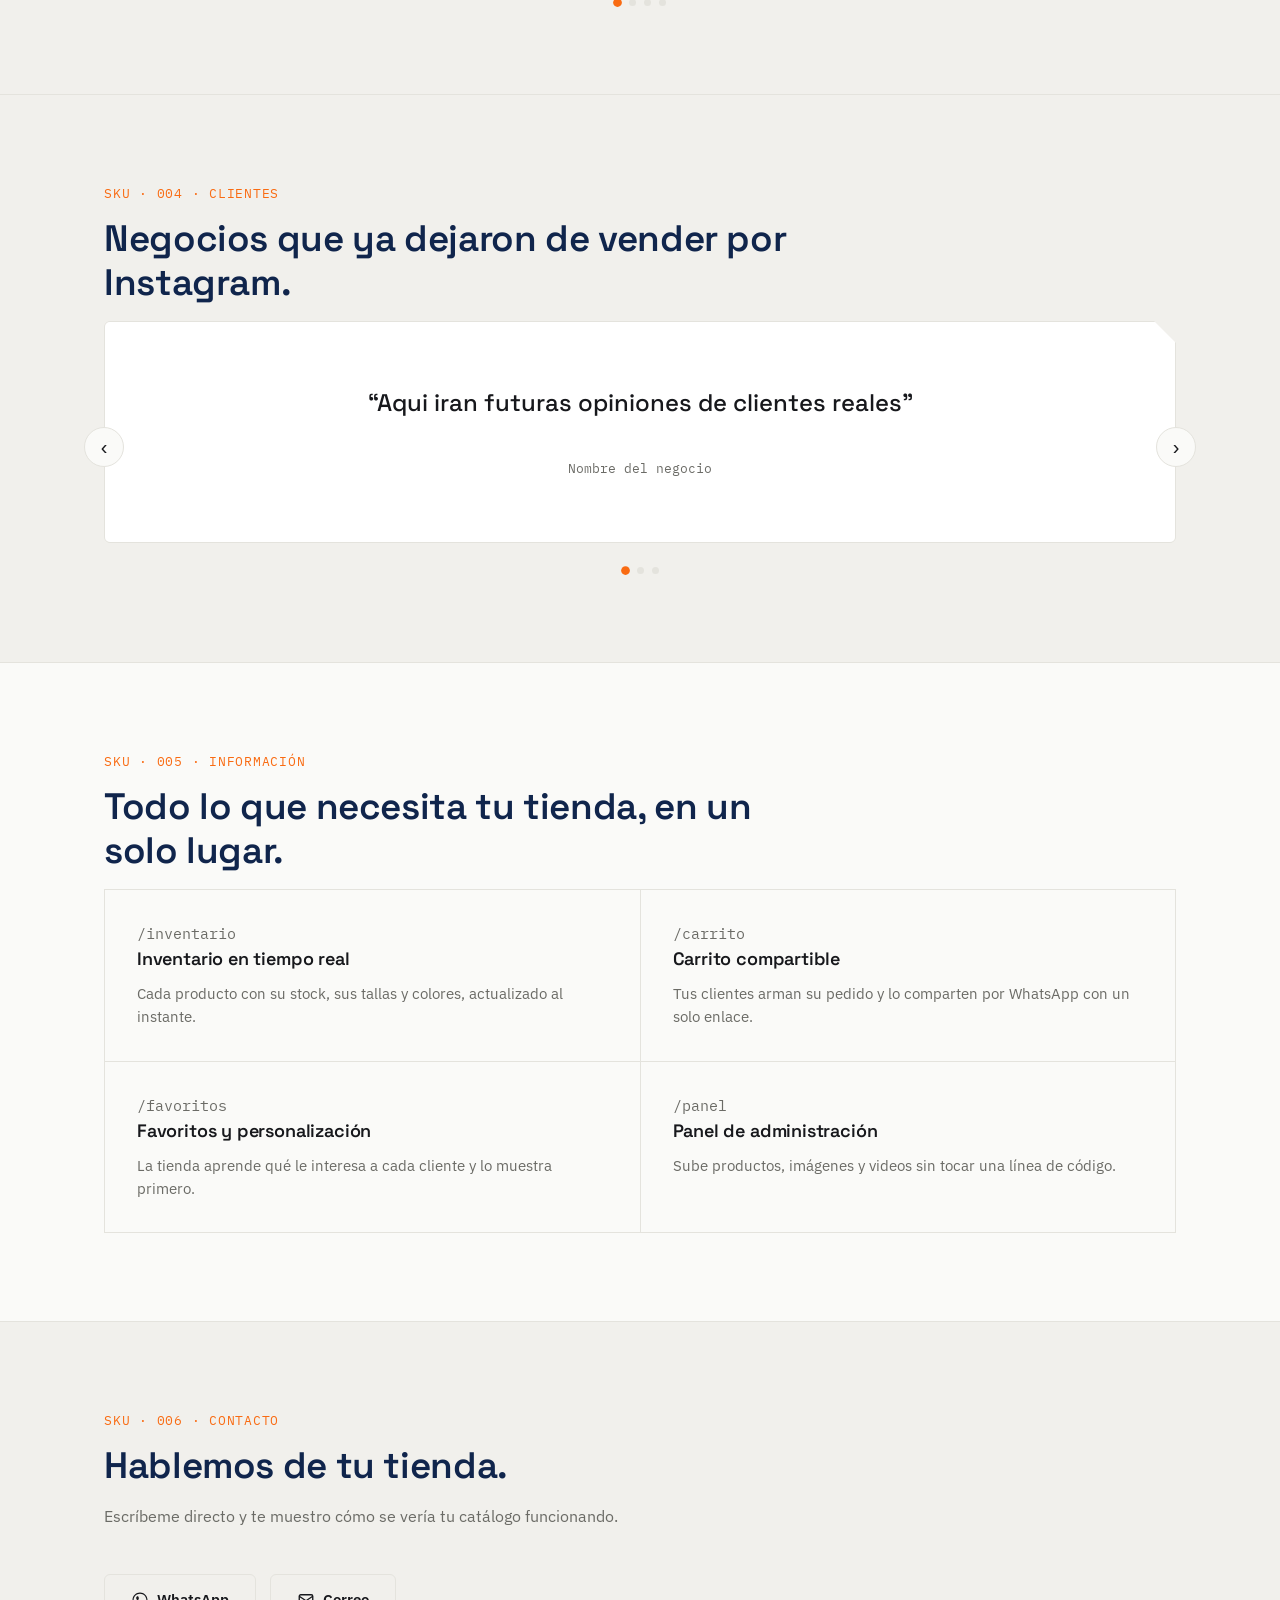
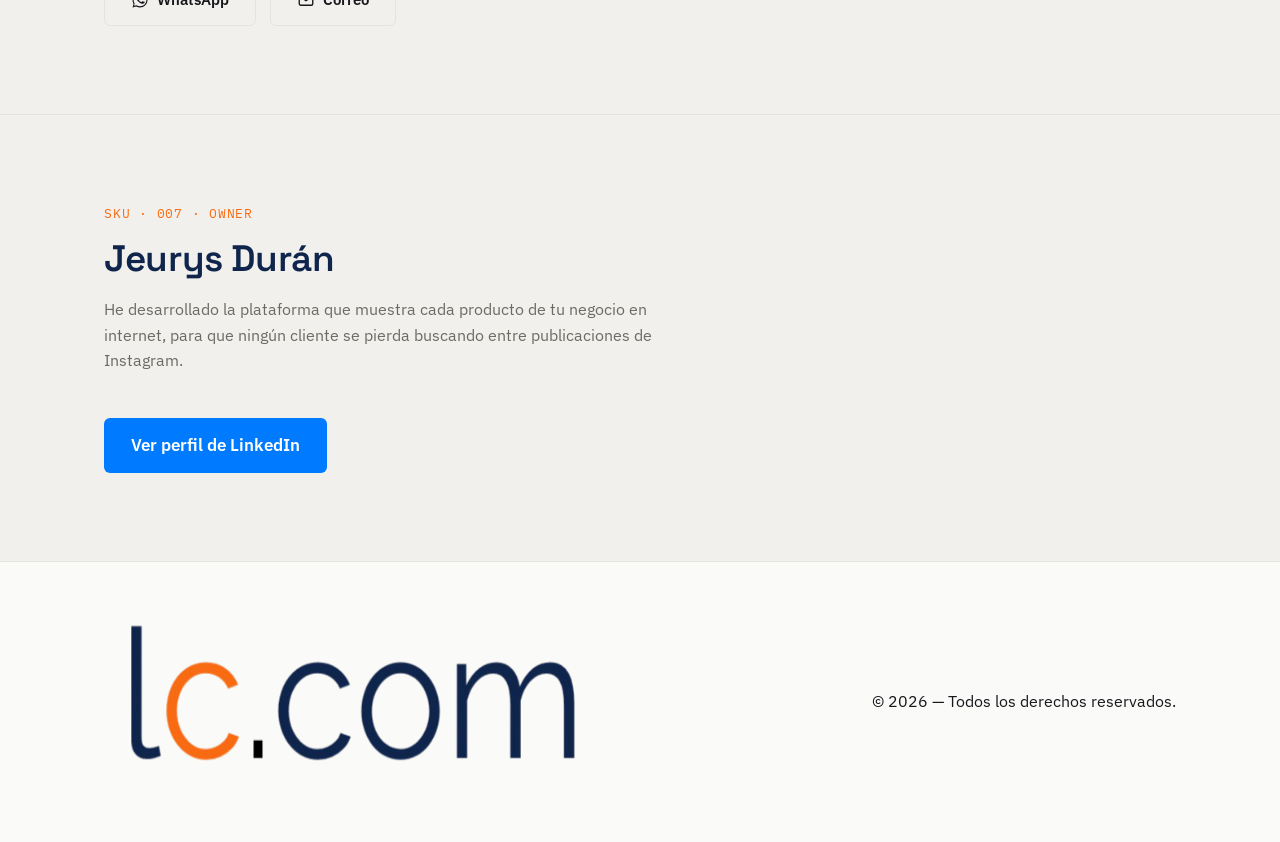
==== commit 69535121: "Agregar página de precios, demo2 y optimizar videos del carrusel" ====
--- a/index.html
+++ b/index.html
@@ -24,7 +24,7 @@
         <div class="header-inner">
 
             <a href="#inicio" class="brand">
-                <img src="img/logo3.png" alt="Logo" class="brand-logo">
+                <img src="listocommercelogo2.png" alt="Logo" class="brand-logo">
             </a>
 
             <nav class="nav-desktop" aria-label="Navegación principal">
@@ -33,7 +33,6 @@
                 <a href="#clientes">Clientes</a>
                 <a href="#informacion">Información</a>
                 <a href="#contacto">Contacto</a>
-                <a href="infodesarrollador.html" target="_blank" rel="noopener">Propietario</a>
 
             </nav>
 
@@ -57,10 +56,58 @@
         </nav>
     </header>
 
+    <section class="section demo" id="producto">
+        <div class="section-inner">
+            <p class="tag">SKU · 003 · EL PRODUCTO</p>
+            <h2 class="section-title">Pruébalo tú mismo.</h2>
+            <p class="section-text">Hemos desarrollado dos demos completas, con productos ya pre-cargados, para que veas cómo se siente administrar y comprar dentro de la plataforma — sin afectar ningún dato real. Intentalo tú mismo y vive la experiencia de tu propia tienda
+                en línea.</p>
+
+            <div class="carousel" data-carousel>
+                <div class="carousel-viewport">
+                    <div class="carousel-track">
+
+                        <div class="carousel-slide">
+                            <div class="demo-media">
+                                <!-- Añadimos controls y quitamos muted para que puedan interactuar por completo -->
+                                <video controls loop playsinline>
+            <source src="videodemopromo01.mp4" type="video/mp4">
+        </video>
+                            </div>
+                            <div class="slide-footer">
+                                <a href="demo2.html" class="btn btn-primary btn-lg">Ver demo 1</a>
+                            </div>
+                        </div>
+
+                        <div class="carousel-slide">
+                            <div class="demo-media">
+                                <!-- Añadimos controls y quitamos muted para que puedan interactuar por completo -->
+                                <video controls loop playsinline>
+            <source src="videodemopromo02.mp4" type="video/mp4">
+        </video>
+                            </div>
+                            <div class="slide-footer">
+                                <a href="indexdemo.html" class="btn btn-primary btn-lg">Ver demo 2</a>
+                            </div>
+                        </div>
+
+
+
+                    </div>
+                </div>
+
+                <button type="button" class="carousel-arrow carousel-arrow--prev" data-carousel-prev aria-label="Anterior">‹</button>
+                <button type="button" class="carousel-arrow carousel-arrow--next" data-carousel-next aria-label="Siguiente">›</button>
+
+                <div class="carousel-dots" data-carousel-dots></div>
+            </div>
+
+        </div>
+    </section>
+
     <!-- ============ HERO ============ -->
     <section class="hero" id="inicio">
         <div class="hero-inner">
-            <img src="img/logo3.png" alt="Logo" class="hero-logo">
             <p class="eyebrow"><span class="eyebrow-dot"></span>Catálogo en línea para negocios</p>
             <h1 class="hero-title">Tu catálogo,<br>siempre <strong>completo</strong>.</h1>
             <p class="hero-subtitle">La plataforma que muestra cada producto de tu negocio en internet, para que ningún cliente se pierda buscando entre publicaciones de Instagram.</p>
@@ -150,22 +197,7 @@
         </div>
     </section>
 
-    <!-- ============ PRODUCTO / DEMO ============ -->
-    <section class="section demo" id="producto">
-        <div class="section-inner">
-            <p class="tag">SKU · 003 · EL PRODUCTO</p>
-            <h2 class="section-title">Pruébalo tú mismo.</h2>
-            <p class="section-text">Una demo completa, con productos ya cargados, para que veas cómo se siente administrar y comprar dentro de la plataforma — sin afectar ningún dato real.</p>
-
-            <div class="demo-media">
-                <video autoplay loop muted playsinline>
-        <source src="img/videodemo1.webm" type="video/webm">
-      </video>
-            </div>
-
-            <a href="indexdemo.html" class="btn btn-primary btn-lg">Ver demo</a>
-        </div>
-    </section>
+
 
     <!-- ============ CLIENTES ============ -->
     <section class="section section--alt" id="clientes">
@@ -250,11 +282,21 @@
           <svg viewBox="0 0 24 24" fill="none" stroke="currentColor" stroke-width="1.8"><rect x="3" y="5" width="18" height="14" rx="2"/><path d="M3 7l9 6 9-6"/></svg>
         </span> Correo
                 </a>
-                <a href="infodesarrollador.html" target="_blank" rel="noopener" class="btn btn-outline">
-                    <span class="btn-icon" aria-hidden="true">
-        </span>Propietario
-                </a>
-            </div>
+
+            </div>
+        </div>
+    </section>
+
+    <!-- ============ Owner ============ -->
+    <section class="section section--alt contact" id="contacto">
+        <div class="section-inner">
+            <p class="tag">SKU · 007 · OWNER</p>
+            <h2 class="section-title">Jeurys Durán</h2>
+            <p class="section-text">He desarrollado la plataforma que muestra cada producto de tu negocio en internet, para que ningún cliente se pierda buscando entre publicaciones de Instagram.</p>
+
+            <a href="https://www.linkedin.com/in/jeurys-dur%C3%A1n-0925b5375/" class="btn btni btn2 btn-primary" target="_blank" rel="noopener noreferrer">Ver perfil de LinkedIn</a>
+
+
         </div>
     </section>
 
--- a/style.css
+++ b/style.css
@@ -170,7 +170,7 @@
 
 .brand-logo {
     height: 72px;
-    width: 200px;
+    width: 190px;
     align-self: flex-start;
 }
 
@@ -667,6 +667,87 @@
     color: #10254c;
 }
 
+
+/* Asegura que la pista del carrusel use flexbox para poner los slides en fila */
+
+.carousel-track {
+    display: flex;
+    transition: transform 0.3s ease-in-out;
+    /* Suaviza el movimiento */
+}
+
+
+/* Cada slide debe ocupar el 100% del ancho del contenedor visible y no achicarse */
+
+.carousel-slide {
+    min-width: 100%;
+    flex-shrink: 0;
+    display: flex;
+    flex-direction: column;
+    align-items: center;
+    gap: 1.5rem;
+    /* Espaciado entre el video y el botón */
+}
+
+
+/* ==========================================================================
+   DEMO - CORRECCIÓN DE VIDEO RESPONSIVO (PC Y MÓVIL)
+   ========================================================================== */
+
+.demo-media {
+    border-radius: var(--radius);
+    overflow: hidden;
+    border: 1px solid var(--line);
+    margin-bottom: 8px;
+    background: #000000;
+    /* Asegura un fondo neutro en la carga */
+    width: 100%;
+    max-width: 800px;
+    /* Evita que el video sea gigante en PC */
+    margin-left: auto;
+    /* Centra el contenedor del video */
+    margin-right: auto;
+    box-shadow: 0 10px 30px rgba(0, 0, 0, 0.05);
+}
+
+.demo-media video {
+    width: 100%;
+    height: auto;
+    max-height: 700px;
+    /* Altura máxima perfecta para pantallas de laptop/escritorio */
+    object-fit: cover;
+    /* ¡CLAVE! Elimina las franjas negras recortando sutilmente los bordes */
+    display: block;
+}
+
+
+/* Ajuste específico para el carrusel de demos */
+
+.carousel-slide {
+    min-width: 100%;
+    flex-shrink: 0;
+    display: flex;
+    flex-direction: column;
+    align-items: center;
+    /* Centra el contenido en el slide */
+    gap: 1rem;
+}
+
+
+/* Opcional: reducir margen de los botones debajo del video para mejor armonía */
+
+.slide-footer .btn {
+    margin-top: 10px !important;
+}
+
+
+/* Estilo opcional para centrar el botón debajo del video */
+
+.slide-footer {
+    text-align: center;
+    width: 100%;
+}
+
 .lg {
     border-radius: 50%;
     width: 200px;
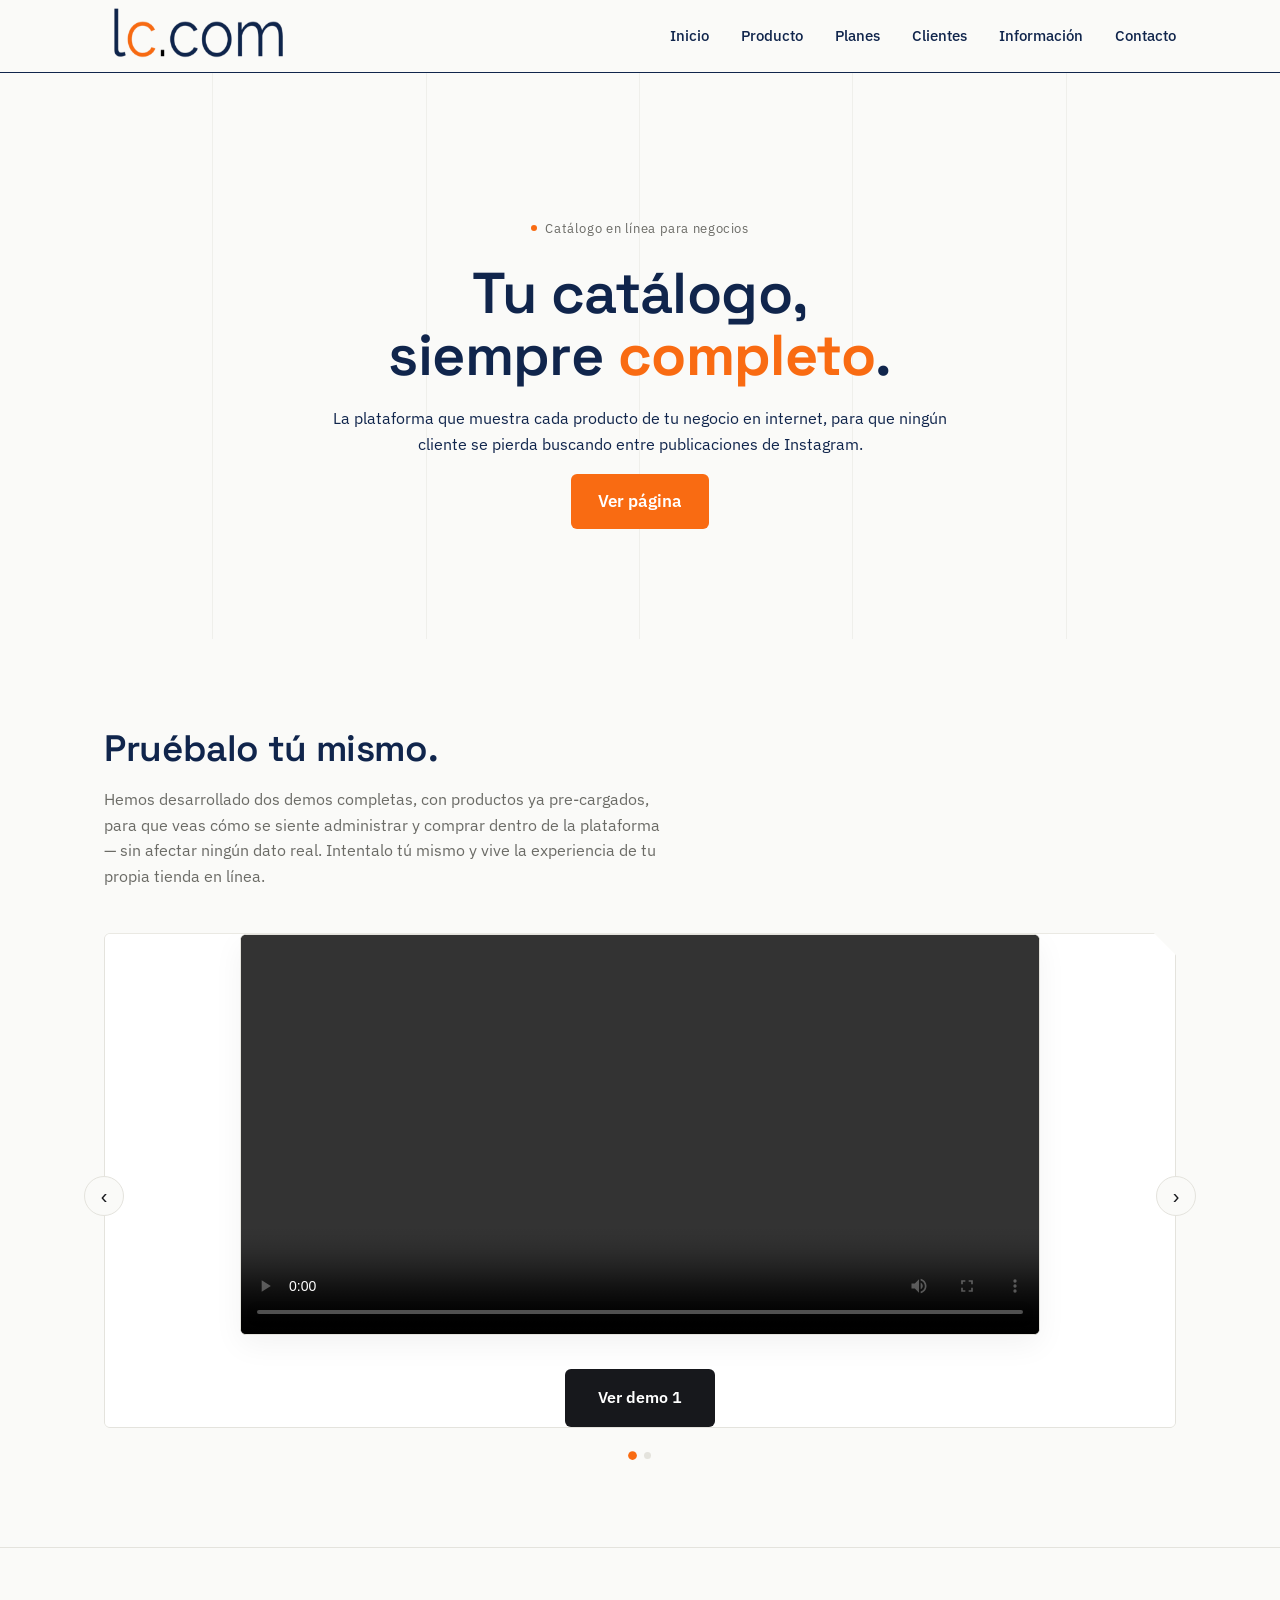
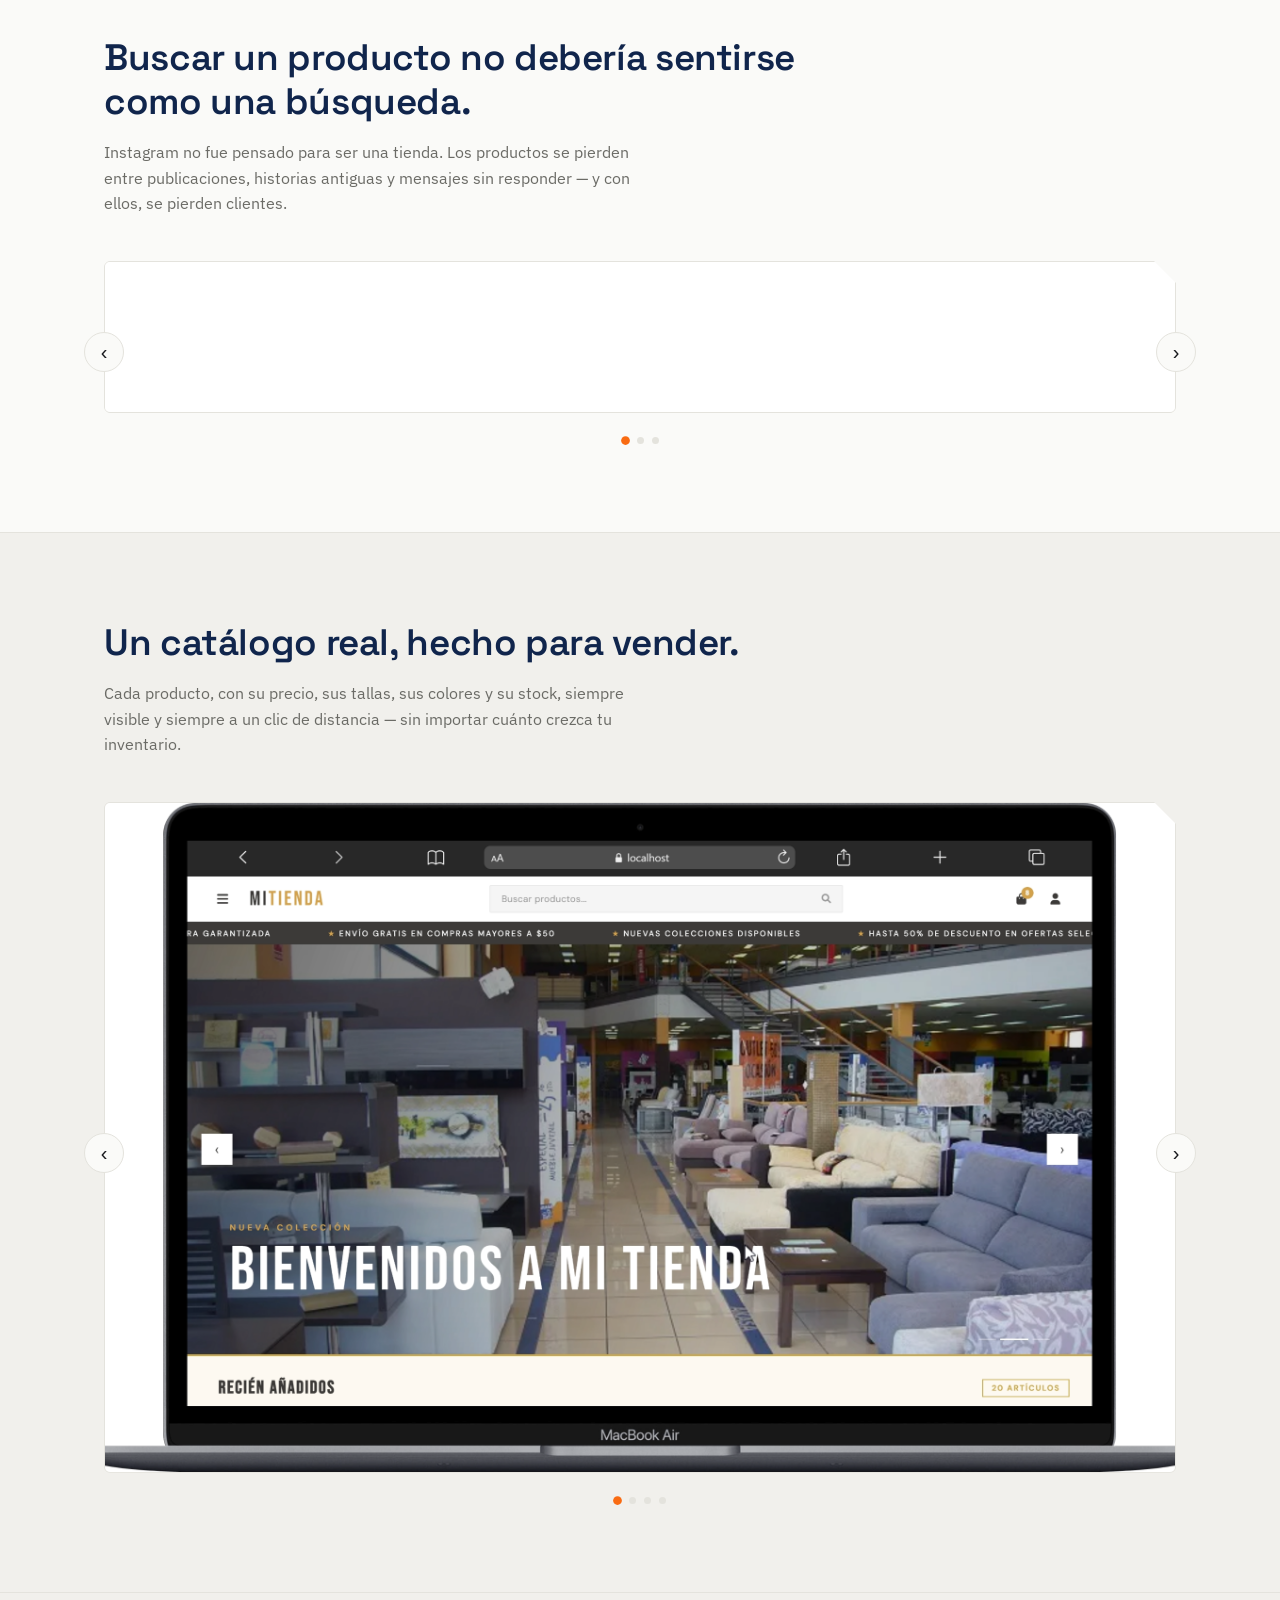
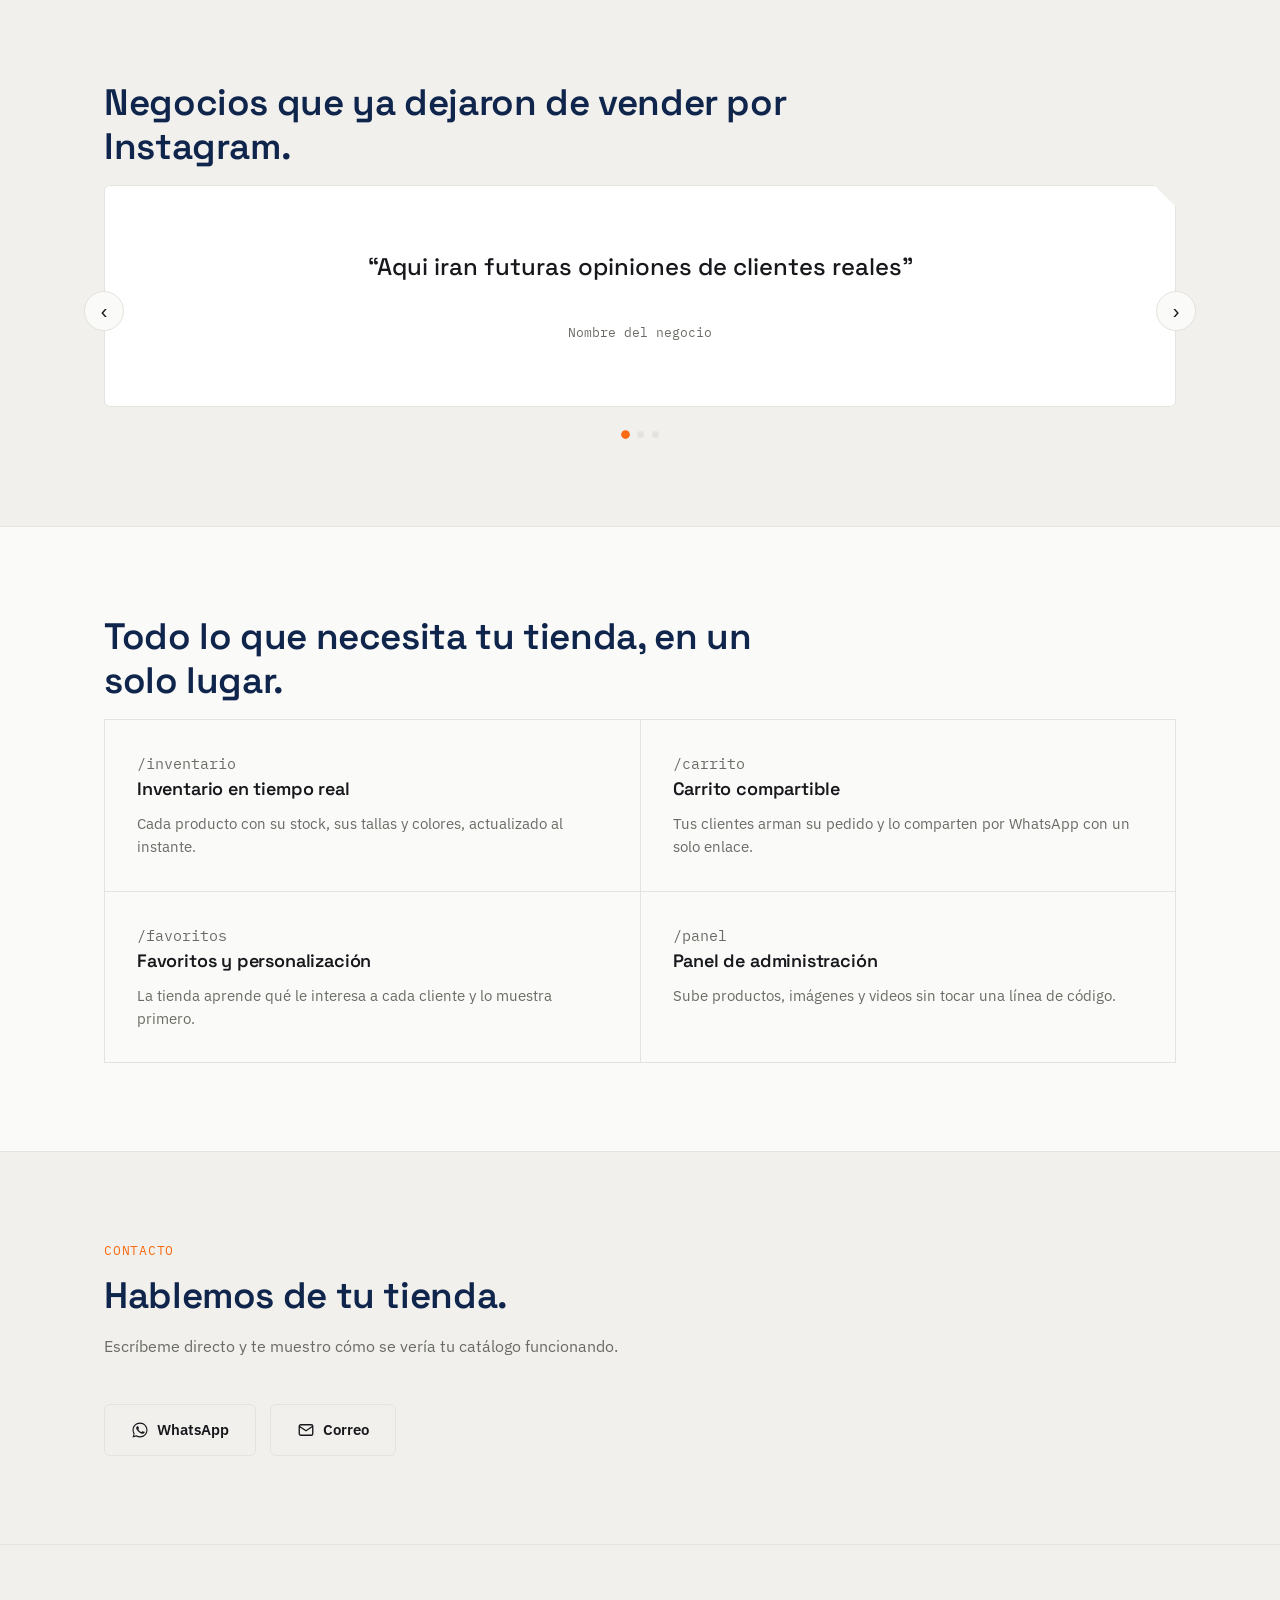
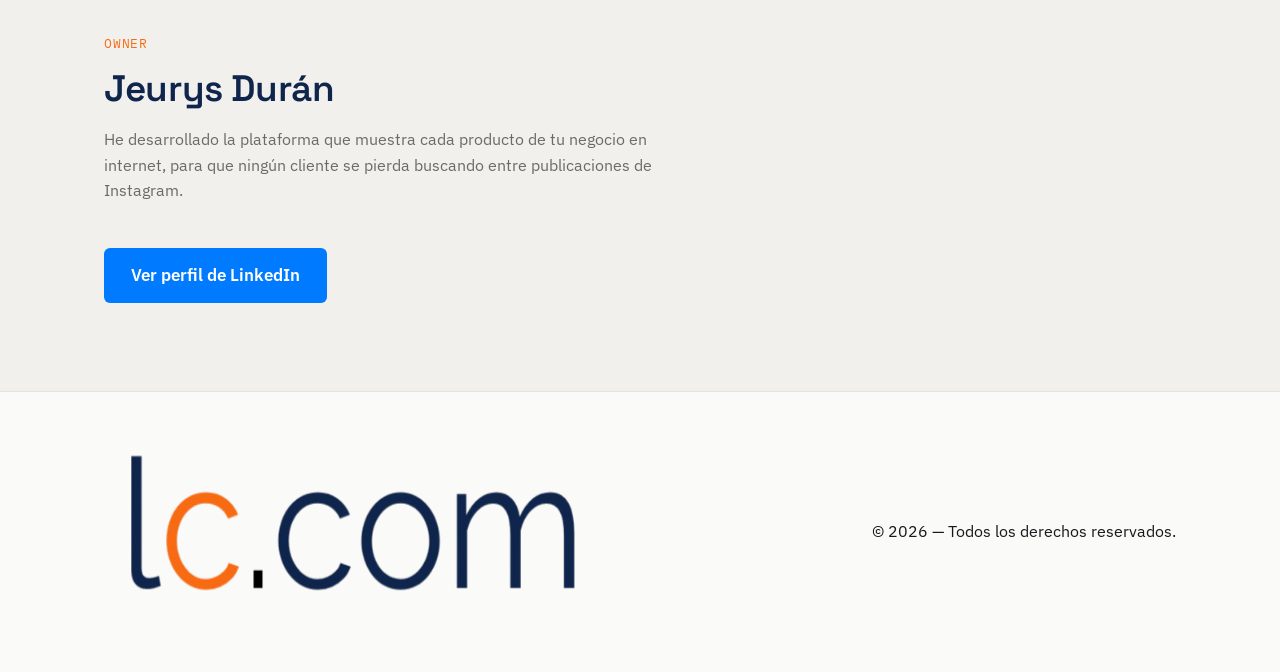
==== commit 9e1e0dbd: "Actualización del sitio web" ====
--- a/index.html
+++ b/index.html
@@ -12,9 +12,11 @@
     <link href="https://fonts.googleapis.com/css2?family=Space+Grotesk:wght@400;500;600;700&family=IBM+Plex+Sans:wght@400;500;600&family=IBM+Plex+Mono:wght@500&display=swap" rel="stylesheet">
 
     <!-- LÍNEA CORREGIDA (Suponiendo que tu logo se llama logo2.png y está en la misma carpeta) -->
-    <link rel="icon" type="image/png" href="img/logopg.jpeg">
+    <link rel="icon" type="image/png" href="img/logo2.png">
 
     <link rel="stylesheet" href="style.css">
+    <!-- Estilos nuevos (planes, formulario de contacto y aviso de cookies), usa las mismas variables de style.css -->
+    <link rel="stylesheet" href="extras.css">
 </head>
 
 <body>
@@ -24,12 +26,13 @@
         <div class="header-inner">
 
             <a href="#inicio" class="brand">
-                <img src="listocommercelogo2.png" alt="Logo" class="brand-logo">
+                <img src="img/logo3.png" alt="Logo" class="brand-logo">
             </a>
 
             <nav class="nav-desktop" aria-label="Navegación principal">
                 <a href="#inicio">Inicio</a>
                 <a href="#producto">Producto</a>
+                <a href="precios.html">Planes</a>
                 <a href="#clientes">Clientes</a>
                 <a href="#informacion">Información</a>
                 <a href="#contacto">Contacto</a>
@@ -45,6 +48,7 @@
         <nav class="nav-mobile" id="navMobile" aria-label="Navegación móvil">
             <a href="#inicio">Inicio</a>
             <a href="#producto">Producto</a>
+            <a href="#planes">Planes</a>
             <a href="#clientes">Clientes</a>
             <a href="#informacion">Información</a>
             <a href="#contacto">Contacto</a>
@@ -56,9 +60,27 @@
         </nav>
     </header>
 
+
+    <!-- ============ HERO ============ -->
+    <section class="hero" id="inicio">
+        <div class="hero-inner">
+            <p class="eyebrow"><span class="eyebrow-dot"></span>Catálogo en línea para negocios</p>
+            <h1 class="hero-title">Tu catálogo,<br>siempre <strong>completo</strong>.</h1>
+            <p class="hero-subtitle">La plataforma que muestra cada producto de tu negocio en internet, para que ningún cliente se pierda buscando entre publicaciones de Instagram.</p>
+            <a href="#producto" class="btn btni btn-primary">Ver página</a>
+        </div>
+        <div class="hero-grid" aria-hidden="true">
+            <div class="hero-cell"></div>
+            <div class="hero-cell"></div>
+            <div class="hero-cell"></div>
+            <div class="hero-cell"></div>
+            <div class="hero-cell"></div>
+            <div class="hero-cell"></div>
+        </div>
+    </section>
+
     <section class="section demo" id="producto">
         <div class="section-inner">
-            <p class="tag">SKU · 003 · EL PRODUCTO</p>
             <h2 class="section-title">Pruébalo tú mismo.</h2>
             <p class="section-text">Hemos desarrollado dos demos completas, con productos ya pre-cargados, para que veas cómo se siente administrar y comprar dentro de la plataforma — sin afectar ningún dato real. Intentalo tú mismo y vive la experiencia de tu propia tienda
                 en línea.</p>
@@ -105,28 +127,10 @@
         </div>
     </section>
 
-    <!-- ============ HERO ============ -->
-    <section class="hero" id="inicio">
-        <div class="hero-inner">
-            <p class="eyebrow"><span class="eyebrow-dot"></span>Catálogo en línea para negocios</p>
-            <h1 class="hero-title">Tu catálogo,<br>siempre <strong>completo</strong>.</h1>
-            <p class="hero-subtitle">La plataforma que muestra cada producto de tu negocio en internet, para que ningún cliente se pierda buscando entre publicaciones de Instagram.</p>
-            <a href="#producto" class="btn btni btn-primary">Ver página</a>
-        </div>
-        <div class="hero-grid" aria-hidden="true">
-            <div class="hero-cell"></div>
-            <div class="hero-cell"></div>
-            <div class="hero-cell"></div>
-            <div class="hero-cell"></div>
-            <div class="hero-cell"></div>
-            <div class="hero-cell"></div>
-        </div>
-    </section>
 
     <!-- ============ PROBLEMA ============ -->
     <section class="section" id="problema">
         <div class="section-inner">
-            <p class="tag">SKU · 001 · EL PROBLEMA</p>
             <h2 class="section-title">Buscar un producto no debería sentirse como una búsqueda.</h2>
             <p class="section-text">Instagram no fue pensado para ser una tienda. Los productos se pierden entre publicaciones, historias antiguas y mensajes sin responder — y con ellos, se pierden clientes.</p>
 
@@ -162,7 +166,6 @@
     <!-- ============ SOLUCIÓN ============ -->
     <section class="section section--alt" id="solucion">
         <div class="section-inner">
-            <p class="tag">SKU · 002 · LA SOLUCIÓN</p>
             <h2 class="section-title">Un catálogo real, hecho para vender.</h2>
             <p class="section-text">Cada producto, con su precio, sus tallas, sus colores y su stock, siempre visible y siempre a un clic de distancia — sin importar cuánto crezca tu inventario.</p>
 
@@ -202,7 +205,6 @@
     <!-- ============ CLIENTES ============ -->
     <section class="section section--alt" id="clientes">
         <div class="section-inner">
-            <p class="tag">SKU · 004 · CLIENTES</p>
             <h2 class="section-title">Negocios que ya dejaron de vender por Instagram.</h2>
 
             <div class="carousel" data-carousel>
@@ -234,7 +236,6 @@
     <!-- ============ INFORMACIÓN ============ -->
     <section class="section" id="informacion">
         <div class="section-inner">
-            <p class="tag">SKU · 005 · INFORMACIÓN</p>
             <h2 class="section-title">Todo lo que necesita tu tienda, en un solo lugar.</h2>
 
             <div class="info-grid">
@@ -267,7 +268,7 @@
     <!-- ============ CONTACTO ============ -->
     <section class="section section--alt contact" id="contacto">
         <div class="section-inner">
-            <p class="tag">SKU · 006 · CONTACTO</p>
+            <p class="tag">CONTACTO</p>
             <h2 class="section-title">Hablemos de tu tienda.</h2>
             <p class="section-text">Escríbeme directo y te muestro cómo se vería tu catálogo funcionando.</p>
 
@@ -290,7 +291,7 @@
     <!-- ============ Owner ============ -->
     <section class="section section--alt contact" id="contacto">
         <div class="section-inner">
-            <p class="tag">SKU · 007 · OWNER</p>
+            <p class="tag">OWNER</p>
             <h2 class="section-title">Jeurys Durán</h2>
             <p class="section-text">He desarrollado la plataforma que muestra cada producto de tu negocio en internet, para que ningún cliente se pierda buscando entre publicaciones de Instagram.</p>
 
--- a/extras.css
+++ b/extras.css
@@ -0,0 +1,316 @@
+/* ==========================================================================
+   EXTRAS: Planes CTA, Modal de captura de leads, Aviso de cookies
+   (Archivo separado para no tocar style.css)
+   ========================================================================== */
+
+:root {
+    --extras-navy: #10254c;
+    --extras-orange: #f96b12;
+    --extras-bg-alt: #F1F0EC;
+    --extras-border: #E4E3DD;
+    --extras-text-muted: #6B6B66;
+    --extras-text: #17181C;
+}
+
+
+/* ---------- Hero: acciones + confianza ---------- */
+
+.hero-actions {
+    display: flex;
+    flex-wrap: wrap;
+    gap: 14px;
+    align-items: center;
+}
+
+.hero-actions .btn-outline {
+    cursor: pointer;
+}
+
+.hero-trust {
+    list-style: none;
+    display: flex;
+    flex-wrap: wrap;
+    gap: 10px 22px;
+    margin: 22px 0 0 0;
+    padding: 0;
+    font-size: 13.5px;
+    color: var(--extras-text-muted);
+}
+
+.hero-trust li {
+    display: flex;
+    align-items: center;
+    gap: 8px;
+}
+
+.hero-trust li::before {
+    content: "";
+    width: 6px;
+    height: 6px;
+    border-radius: 50%;
+    background: var(--extras-orange);
+    flex-shrink: 0;
+}
+
+
+/* ---------- Sección de confianza (reemplaza testimonios falsos) ---------- */
+
+.trust-grid {
+    display: grid;
+    grid-template-columns: repeat(auto-fit, minmax(240px, 1fr));
+    gap: 20px;
+    margin-top: 40px;
+}
+
+.trust-card {
+    background: #ffffff;
+    border: 1px solid var(--extras-border);
+    border-radius: 10px;
+    padding: 26px 22px;
+}
+
+.trust-card h3 {
+    font-family: 'Space Grotesk', sans-serif;
+    font-size: 16.5px;
+    color: var(--extras-navy);
+    margin: 0 0 8px 0;
+}
+
+.trust-card p {
+    font-size: 14px;
+    color: var(--extras-text-muted);
+    line-height: 1.55;
+    margin: 0;
+}
+
+
+/* ---------- Sección Planes CTA ---------- */
+
+.planes-cta {
+    background: var(--extras-navy);
+}
+
+.planes-cta .tag {
+    color: var(--extras-orange);
+}
+
+.planes-cta .section-title,
+.planes-cta .section-text {
+    color: #ffffff;
+}
+
+.planes-cta .section-text {
+    color: rgba(255, 255, 255, 0.75);
+    max-width: 560px;
+    margin-left: auto;
+    margin-right: auto;
+}
+
+.planes-cta .btn-primary {
+    background: var(--extras-orange);
+    border-color: var(--extras-orange);
+    margin-top: 8px;
+}
+
+.planes-cta .btn-primary:hover {
+    background: #ffffff;
+    color: var(--extras-navy);
+    border-color: #ffffff;
+}
+
+
+/* ---------- Modal de captura de leads ---------- */
+
+.planes-modal {
+    position: fixed;
+    inset: 0;
+    z-index: 1000;
+    display: none;
+    align-items: center;
+    justify-content: center;
+    padding: 20px;
+}
+
+.planes-modal.is-open {
+    display: flex;
+}
+
+.planes-modal-overlay {
+    position: absolute;
+    inset: 0;
+    background: rgba(16, 37, 76, 0.55);
+    backdrop-filter: blur(2px);
+}
+
+.planes-modal-box {
+    position: relative;
+    background: #ffffff;
+    border-radius: 14px;
+    max-width: 440px;
+    width: 100%;
+    max-height: 90vh;
+    overflow-y: auto;
+    padding: 32px 28px 28px;
+    box-shadow: 0 30px 60px rgba(16, 37, 76, 0.25);
+}
+
+.planes-modal-close {
+    position: absolute;
+    top: 16px;
+    right: 16px;
+    width: 32px;
+    height: 32px;
+    border-radius: 50%;
+    border: none;
+    background: var(--extras-bg-alt);
+    color: var(--extras-navy);
+    display: flex;
+    align-items: center;
+    justify-content: center;
+    cursor: pointer;
+}
+
+.planes-modal-close svg {
+    width: 16px;
+    height: 16px;
+}
+
+.planes-modal-box h3 {
+    font-family: 'Space Grotesk', sans-serif;
+    font-size: 21px;
+    color: var(--extras-navy);
+    margin: 0 0 8px 0;
+    padding-right: 24px;
+}
+
+.planes-modal-box > p {
+    font-size: 14px;
+    color: var(--extras-text-muted);
+    margin: 0 0 20px 0;
+    line-height: 1.5;
+}
+
+#planesForm {
+    display: flex;
+    flex-direction: column;
+    gap: 14px;
+}
+
+#planesForm label {
+    display: flex;
+    flex-direction: column;
+    gap: 6px;
+    font-size: 13px;
+    font-weight: 600;
+    color: var(--extras-navy);
+}
+
+#planesForm .optional {
+    font-weight: 400;
+    color: var(--extras-text-muted);
+}
+
+#planesForm input,
+#planesForm select {
+    font-family: 'IBM Plex Sans', sans-serif;
+    font-size: 14.5px;
+    font-weight: 400;
+    color: var(--extras-text);
+    padding: 10px 12px;
+    border: 1px solid var(--extras-border);
+    border-radius: 8px;
+    background: #ffffff;
+    outline: none;
+    transition: border-color 0.15s ease;
+}
+
+#planesForm input:focus,
+#planesForm select:focus {
+    border-color: var(--extras-orange);
+}
+
+#planesForm input:invalid.touched,
+#planesForm select:invalid.touched {
+    border-color: #d32f2f;
+}
+
+.planes-form-note {
+    font-size: 12px;
+    color: var(--extras-text-muted);
+    line-height: 1.5;
+    margin: 0;
+}
+
+.planes-modal-box .full-width {
+    width: 100%;
+    justify-content: center;
+    margin-top: 4px;
+}
+
+
+/* ---------- Aviso de cookies ---------- */
+
+.cookie-banner {
+    position: fixed;
+    left: 20px;
+    right: 20px;
+    bottom: 20px;
+    z-index: 999;
+    display: none;
+    flex-wrap: wrap;
+    align-items: center;
+    justify-content: space-between;
+    gap: 16px;
+    max-width: 720px;
+    margin: 0 auto;
+    background: #ffffff;
+    border: 1px solid var(--extras-border);
+    border-radius: 12px;
+    padding: 18px 22px;
+    box-shadow: 0 12px 30px rgba(16, 37, 76, 0.15);
+}
+
+.cookie-banner.is-visible {
+    display: flex;
+}
+
+.cookie-banner p {
+    font-size: 13.5px;
+    color: var(--extras-text-muted);
+    margin: 0;
+    flex: 1 1 320px;
+    line-height: 1.5;
+}
+
+.cookie-actions {
+    display: flex;
+    gap: 10px;
+    flex-shrink: 0;
+}
+
+
+/* ---------- Responsive ---------- */
+
+@media (max-width: 640px) {
+    .hero-actions {
+        flex-direction: column;
+        align-items: stretch;
+    }
+
+    .planes-modal-box {
+        padding: 26px 20px 22px;
+    }
+
+    .cookie-banner {
+        left: 12px;
+        right: 12px;
+        bottom: 12px;
+        flex-direction: column;
+        align-items: stretch;
+        text-align: left;
+    }
+
+    .cookie-actions {
+        justify-content: flex-end;
+    }
+}
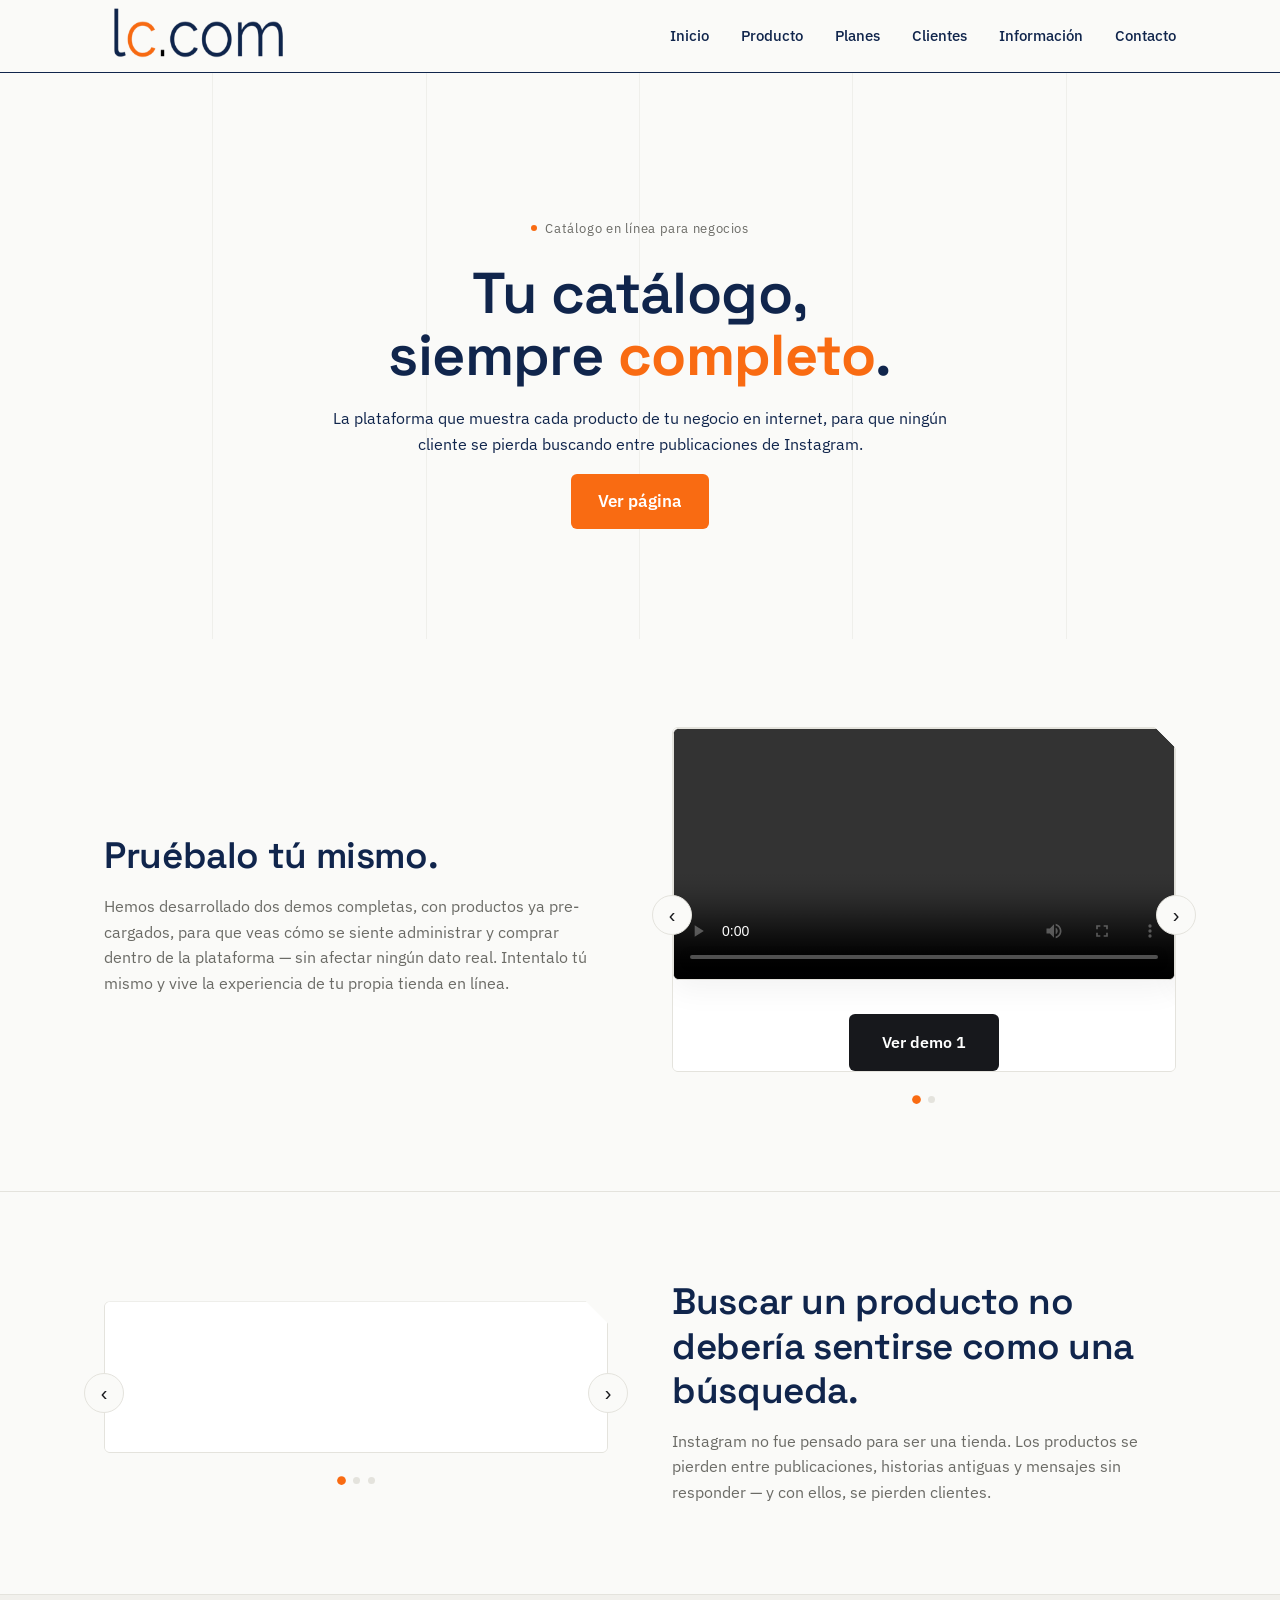
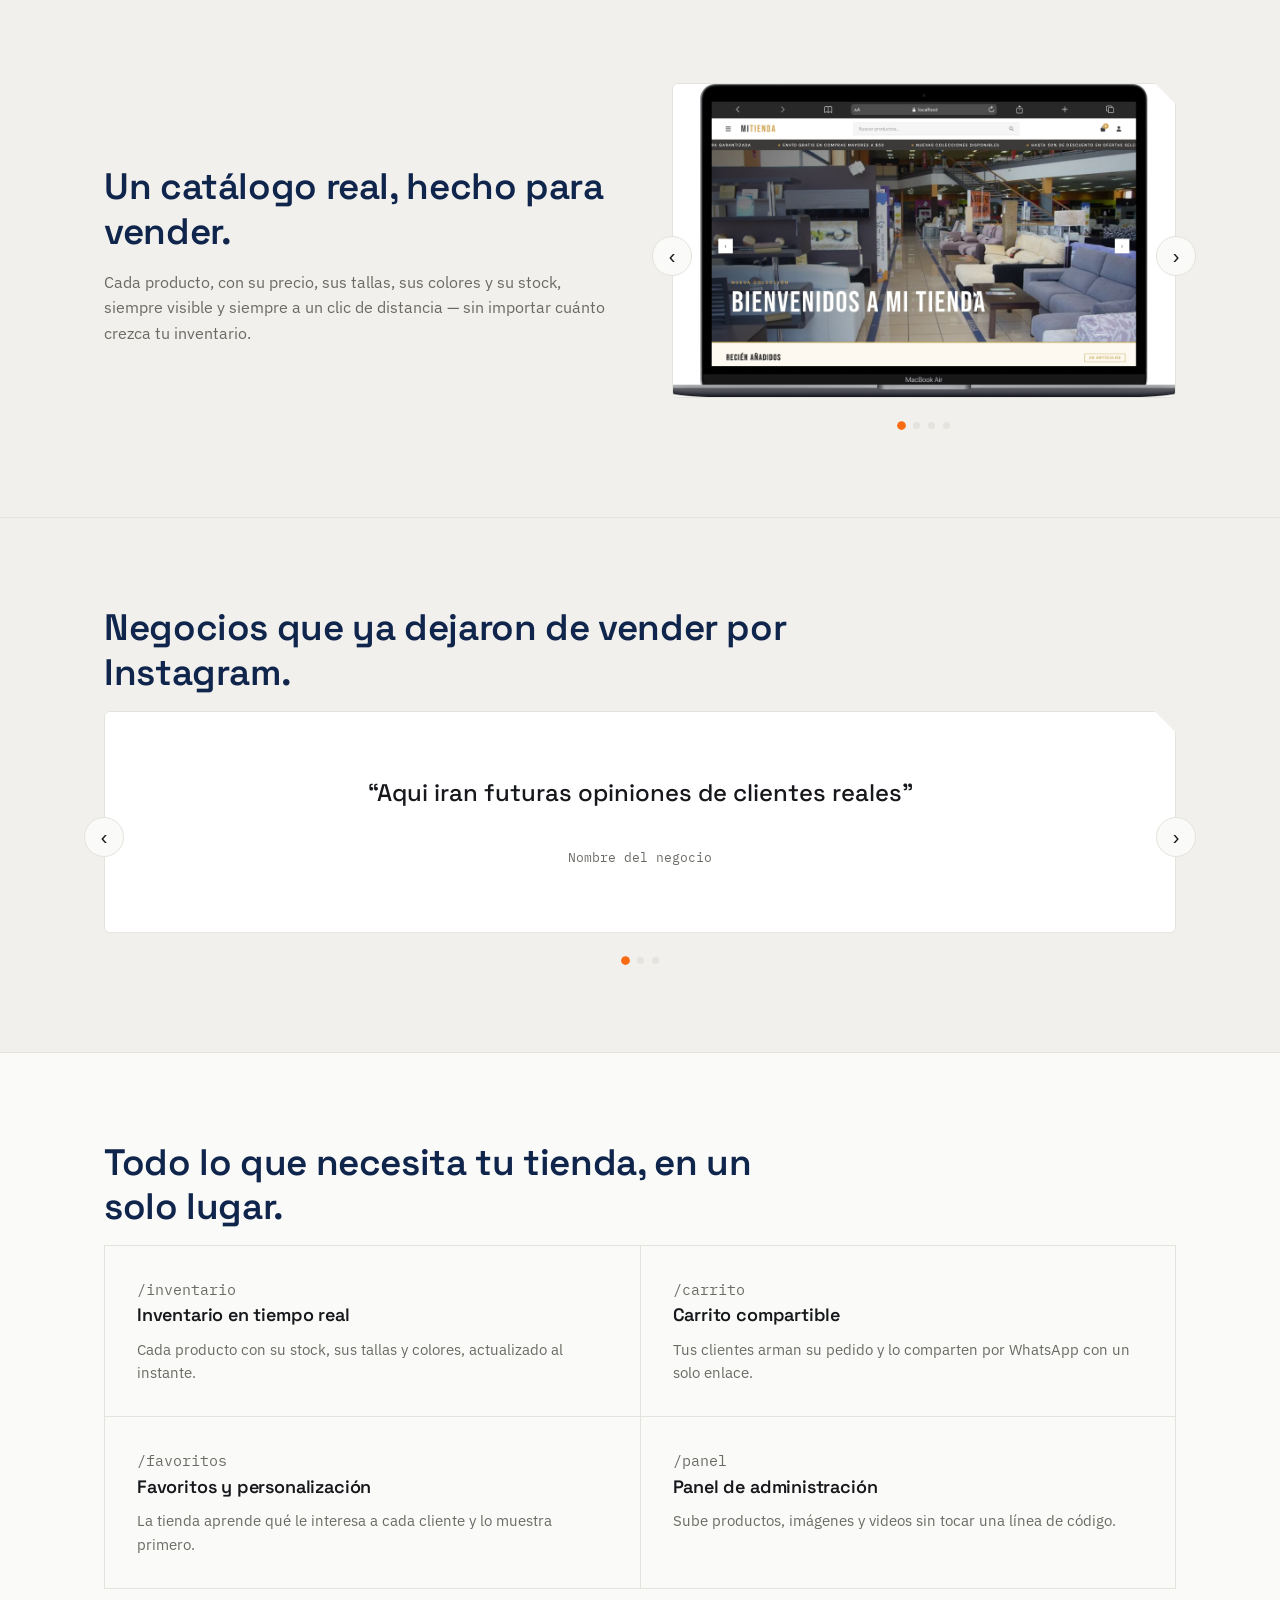
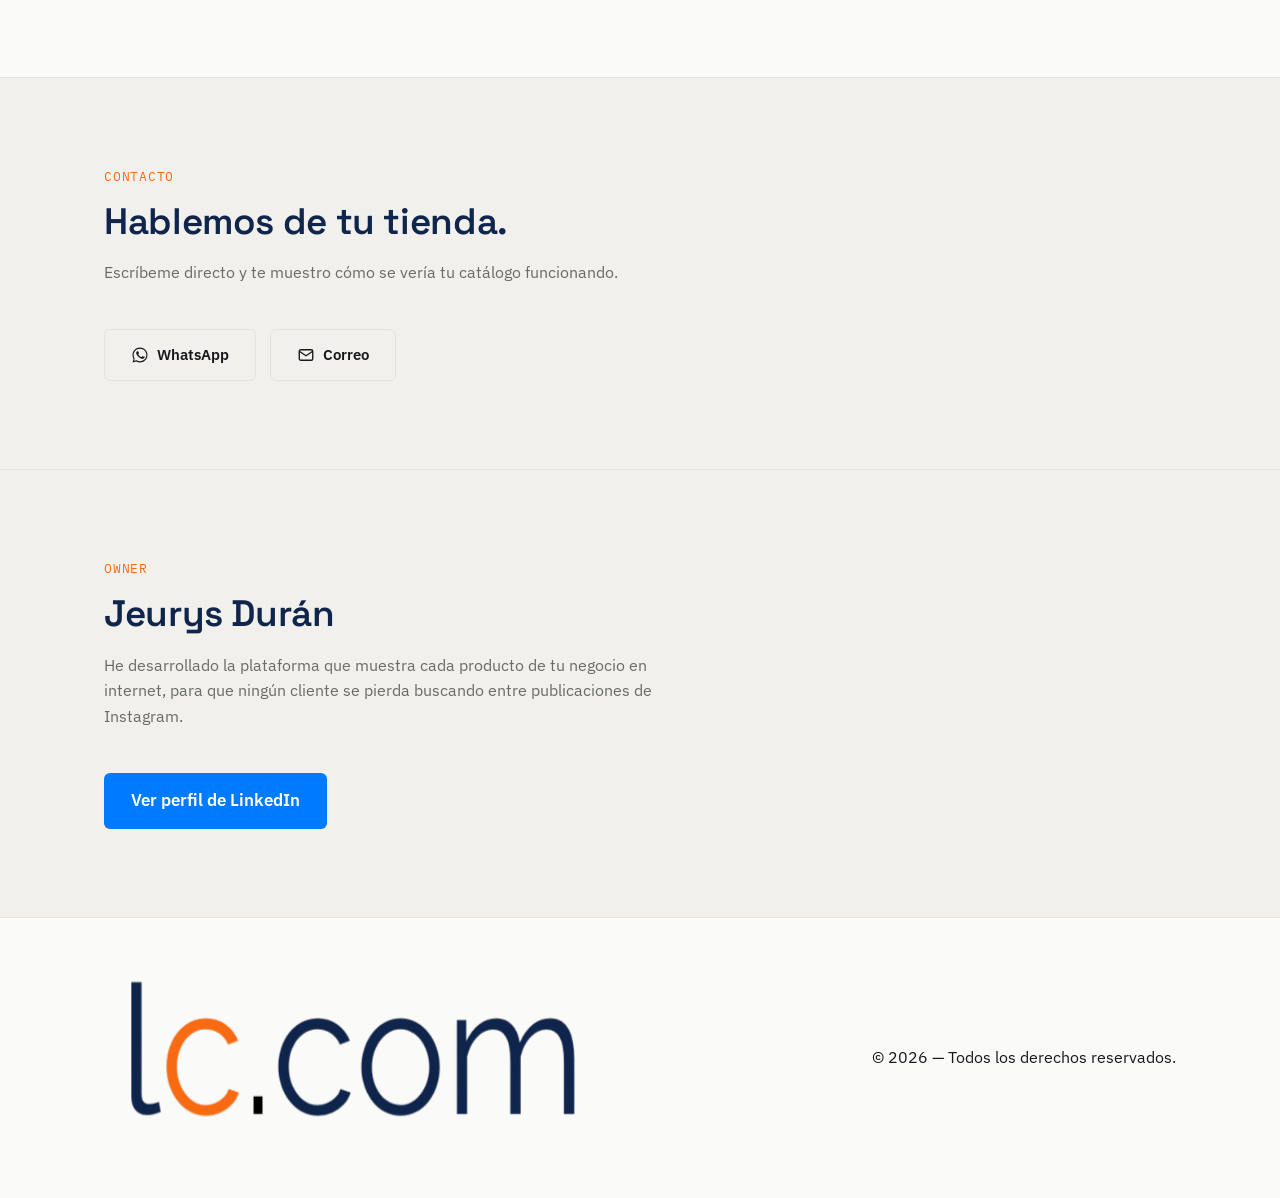
==== commit 7c0a3574: "Actualización del sitio web" ====
--- a/index.html
+++ b/index.html
@@ -80,12 +80,14 @@
     </section>
 
     <section class="section demo" id="producto">
-        <div class="section-inner">
-            <h2 class="section-title">Pruébalo tú mismo.</h2>
-            <p class="section-text">Hemos desarrollado dos demos completas, con productos ya pre-cargados, para que veas cómo se siente administrar y comprar dentro de la plataforma — sin afectar ningún dato real. Intentalo tú mismo y vive la experiencia de tu propia tienda
-                en línea.</p>
-
-            <div class="carousel" data-carousel>
+        <div class="section-inner split-grid">
+            <div class="split-text">
+                <h2 class="section-title">Pruébalo tú mismo.</h2>
+                <p class="section-text">Hemos desarrollado dos demos completas, con productos ya pre-cargados, para que veas cómo se siente administrar y comprar dentro de la plataforma — sin afectar ningún dato real. Intentalo tú mismo y vive la experiencia de tu propia tienda
+                    en línea.</p>
+            </div>
+
+            <div class="split-media carousel" data-carousel>
                 <div class="carousel-viewport">
                     <div class="carousel-track">
 
@@ -130,11 +132,13 @@
 
     <!-- ============ PROBLEMA ============ -->
     <section class="section" id="problema">
-        <div class="section-inner">
-            <h2 class="section-title">Buscar un producto no debería sentirse como una búsqueda.</h2>
-            <p class="section-text">Instagram no fue pensado para ser una tienda. Los productos se pierden entre publicaciones, historias antiguas y mensajes sin responder — y con ellos, se pierden clientes.</p>
-
-            <div class="carousel" data-carousel>
+        <div class="section-inner split-grid split-reverse">
+            <div class="split-text">
+                <h2 class="section-title">Buscar un producto no debería sentirse como una búsqueda.</h2>
+                <p class="section-text">Instagram no fue pensado para ser una tienda. Los productos se pierden entre publicaciones, historias antiguas y mensajes sin responder — y con ellos, se pierden clientes.</p>
+            </div>
+
+            <div class="split-media carousel" data-carousel>
                 <div class="carousel-viewport">
                     <div class="carousel-track">
                         <div class="carousel-slide">
@@ -165,11 +169,13 @@
 
     <!-- ============ SOLUCIÓN ============ -->
     <section class="section section--alt" id="solucion">
-        <div class="section-inner">
-            <h2 class="section-title">Un catálogo real, hecho para vender.</h2>
-            <p class="section-text">Cada producto, con su precio, sus tallas, sus colores y su stock, siempre visible y siempre a un clic de distancia — sin importar cuánto crezca tu inventario.</p>
-
-            <div class="carousel" data-carousel>
+        <div class="section-inner split-grid">
+            <div class="split-text">
+                <h2 class="section-title">Un catálogo real, hecho para vender.</h2>
+                <p class="section-text">Cada producto, con su precio, sus tallas, sus colores y su stock, siempre visible y siempre a un clic de distancia — sin importar cuánto crezca tu inventario.</p>
+            </div>
+
+            <div class="split-media carousel" data-carousel>
                 <div class="carousel-viewport">
                     <div class="carousel-track">
                         <div class="carousel-slide">
--- a/style.css
+++ b/style.css
@@ -760,6 +760,45 @@
 
 
 /* ==========================================================================
+   SECCIÓN DIVIDIDA (texto a un lado, video/imagen al otro)
+   En móvil queda uno debajo del otro; en desktop, lado a lado.
+   ========================================================================== */
+
+.split-grid {
+    display: grid;
+    grid-template-columns: 1fr;
+    align-items: center;
+    gap: 40px;
+}
+
+.split-text .section-title,
+.split-text .section-text {
+    max-width: none;
+}
+
+.split-text .section-text {
+    margin-bottom: 0;
+}
+
+.split-media {
+    width: 100%;
+}
+
+@media (min-width: 900px) {
+    .split-grid {
+        grid-template-columns: 1fr 1fr;
+        gap: 64px;
+    }
+    .split-grid.split-reverse .split-text {
+        order: 2;
+    }
+    .split-grid.split-reverse .split-media {
+        order: 1;
+    }
+}
+
+
+/* ==========================================================================
    REVEAL AL HACER SCROLL
    ========================================================================== */
 
